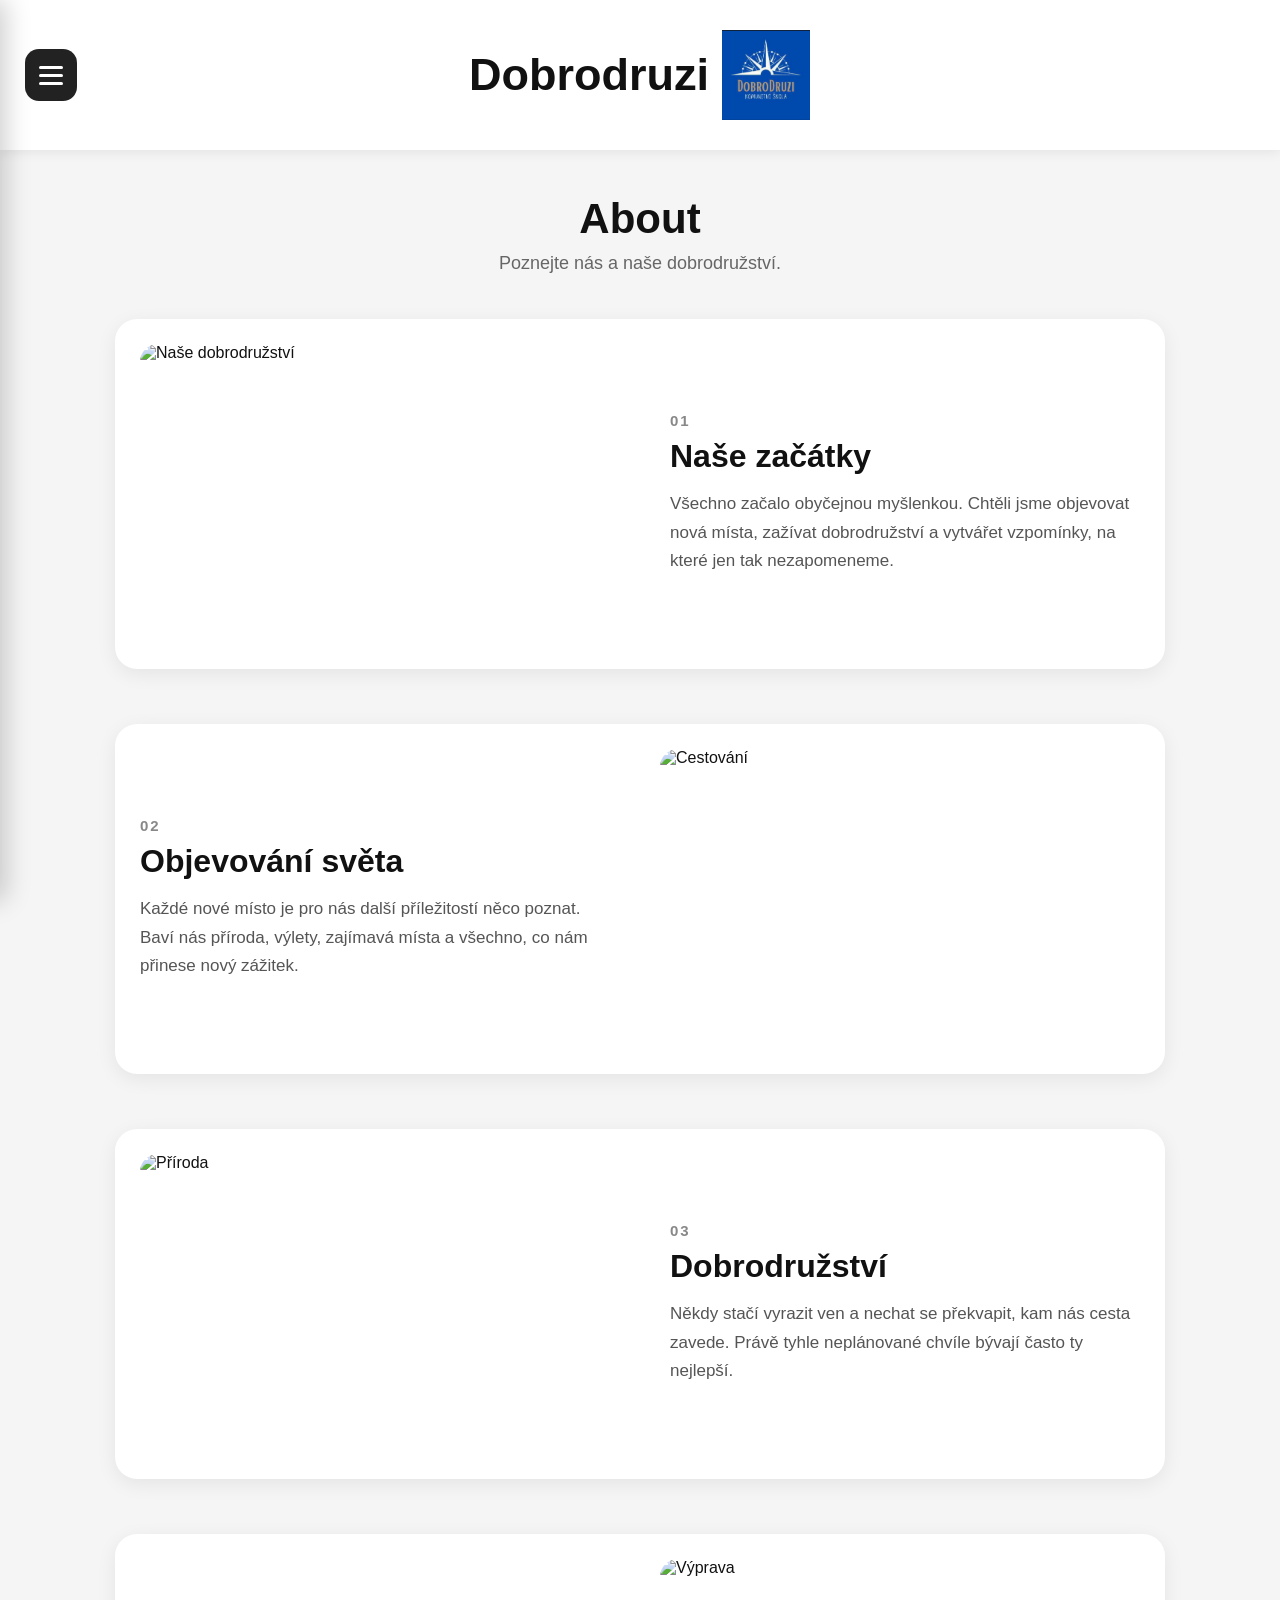
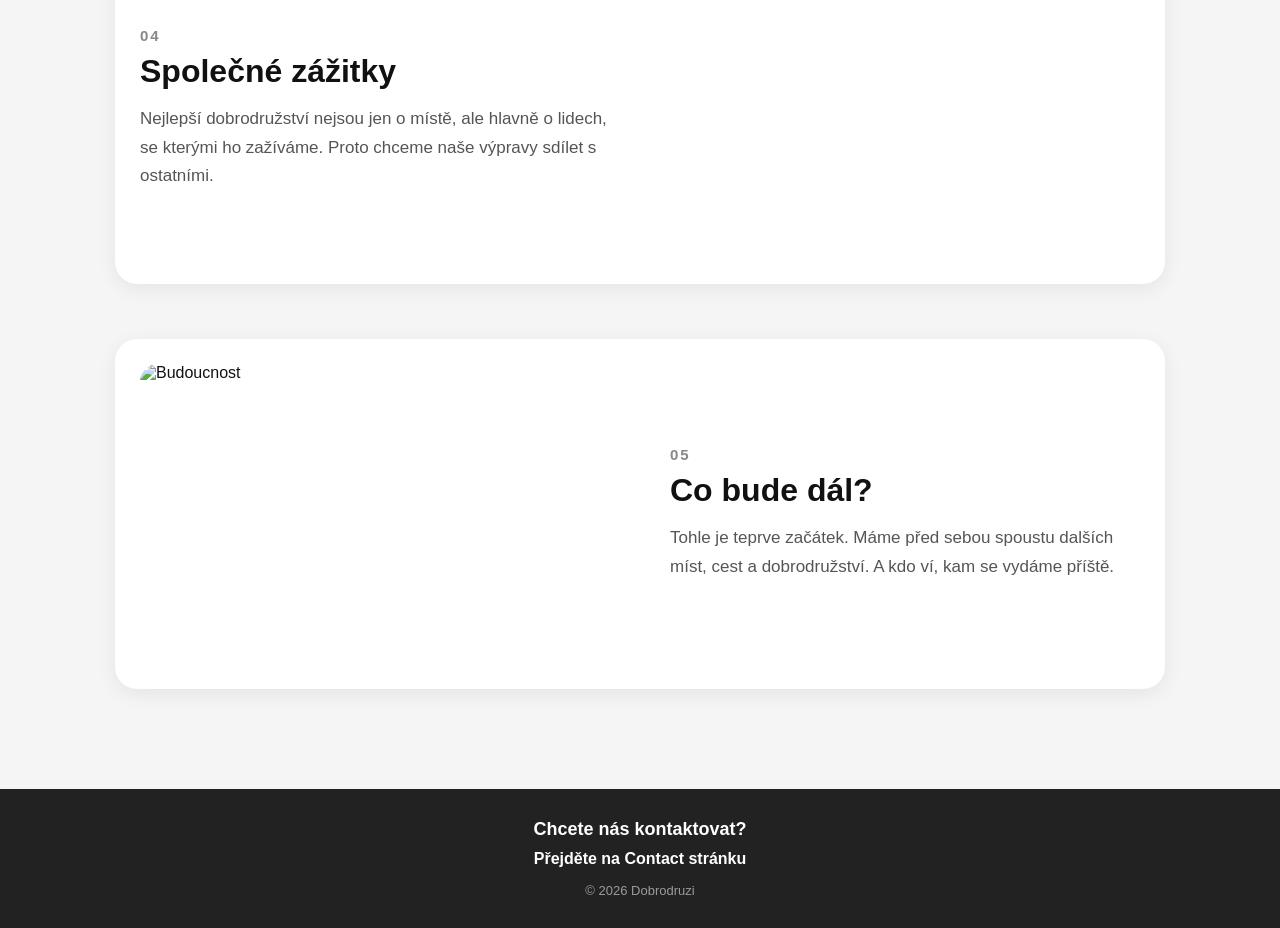
==== about.html @ 8edf286e "website" ====
<!DOCTYPE html>
<html lang="cs">

<head>
    <meta charset="UTF-8">
    <meta name="viewport" content="width=device-width, initial-scale=1.0">

    <title>About - Dobrodruzi</title>

    <link rel="stylesheet" href="about.css">
</head>

<body>

    <!-- HORNÍ LIŠTA -->

    <header>

        <button class="menu-button" onclick="toggleMenu()" aria-label="Otevřít menu">
            <span></span>
            <span></span>
            <span></span>
        </button>

        <div class="logo-container">
            <h1>Dobrodruzi</h1>

            <img
                src="Screenshot 2026-09-18 205800.png"
                alt="Logo Dobrodruzi"
            >
        </div>

    </header>


    <!-- MENU -->

    <div id="side-menu" class="side-menu">

        <button class="close-button" onclick="toggleMenu()">
            ×
        </button>

        <h2>Menu</h2>

        <a href="homepage.html">🏠 Home</a>
        <a href="about.html">ℹ️ About</a>
        <a href="contact.html">📩 Contact</a>

    </div>

    <div id="overlay" class="overlay" onclick="toggleMenu()"></div>


    <!-- HLAVNÍ OBSAH -->

    <main>

        <div class="page-title">
            <h2>About</h2>

            <p>
                Poznejte nás a naše dobrodružství.
            </p>
        </div>


        <!-- SEKCE 1 -->

        <section class="story">

            <div class="story-image">
                <img src="about1.jpg" alt="Naše dobrodružství">
            </div>

            <div class="story-text">

                <span class="number">01</span>

                <h2>Naše začátky</h2>

                <p>
                    Všechno začalo obyčejnou myšlenkou. Chtěli jsme
                    objevovat nová místa, zažívat dobrodružství
                    a vytvářet vzpomínky, na které jen tak nezapomeneme.
                </p>

            </div>

        </section>


        <!-- SEKCE 2 -->

        <section class="story reverse">

            <div class="story-image">
                <img src="about2.jpg" alt="Cestování">
            </div>

            <div class="story-text">

                <span class="number">02</span>

                <h2>Objevování světa</h2>

                <p>
                    Každé nové místo je pro nás další příležitostí
                    něco poznat. Baví nás příroda, výlety, zajímavá
                    místa a všechno, co nám přinese nový zážitek.
                </p>

            </div>

        </section>


        <!-- SEKCE 3 -->

        <section class="story">

            <div class="story-image">
                <img src="about3.jpg" alt="Příroda">
            </div>

            <div class="story-text">

                <span class="number">03</span>

                <h2>Dobrodružství</h2>

                <p>
                    Někdy stačí vyrazit ven a nechat se překvapit,
                    kam nás cesta zavede. Právě tyhle neplánované
                    chvíle bývají často ty nejlepší.
                </p>

            </div>

        </section>


        <!-- SEKCE 4 -->

        <section class="story reverse">

            <div class="story-image">
                <img src="about4.jpg" alt="Výprava">
            </div>

            <div class="story-text">

                <span class="number">04</span>

                <h2>Společné zážitky</h2>

                <p>
                    Nejlepší dobrodružství nejsou jen o místě,
                    ale hlavně o lidech, se kterými ho zažíváme.
                    Proto chceme naše výpravy sdílet s ostatními.
                </p>

            </div>

        </section>


        <!-- SEKCE 5 -->

        <section class="story">

            <div class="story-image">
                <img src="about5.jpg" alt="Budoucnost">
            </div>

            <div class="story-text">

                <span class="number">05</span>

                <h2>Co bude dál?</h2>

                <p>
                    Tohle je teprve začátek. Máme před sebou spoustu
                    dalších míst, cest a dobrodružství. A kdo ví,
                    kam se vydáme příště.
                </p>

            </div>

        </section>

    </main>


    <!-- FOOTER -->

    <footer>

        <p class="contact-text">
            Chcete nás kontaktovat?
        </p>

        <a href="contact.html">
            Přejděte na Contact stránku
        </a>

        <p class="copyright">
            © 2026 Dobrodruzi
        </p>

    </footer>


    <script>

        function toggleMenu() {

            const menu = document.getElementById("side-menu");
            const overlay = document.getElementById("overlay");

            menu.classList.toggle("open");
            overlay.classList.toggle("show");

        }

    </script>

</body>
</html>
---- about.css ----
/* =========================
   ZÁKLAD
========================= */

* {
    box-sizing: border-box;
}

html {
    scroll-behavior: smooth;
}

body {
    margin: 0;

    font-family: Arial, sans-serif;

    background: #f5f5f5;

    color: #111;

    min-height: 100vh;

    display: flex;
    flex-direction: column;
}


/* =========================
   HEADER
========================= */

header {
    position: relative;

    height: 150px;

    display: flex;
    justify-content: center;
    align-items: center;

    background: white;

    box-shadow: 0 2px 12px rgba(0, 0, 0, 0.08);

    flex-shrink: 0;
}

.logo-container {
    display: flex;
    align-items: center;
    justify-content: center;

    gap: 12px;
}

.logo-container h1 {
    margin: 0;

    font-size: 45px;
}

.logo-container img {
    width: 90px;
    height: 90px;

    object-fit: contain;
}


/* =========================
   HAMBURGER
========================= */

.menu-button {
    position: absolute;

    left: 25px;
    top: 50%;

    transform: translateY(-50%);

    width: 52px;
    height: 52px;

    border: none;
    border-radius: 14px;

    background: #222;

    display: flex;
    flex-direction: column;

    justify-content: center;
    align-items: center;

    gap: 5px;

    cursor: pointer;

    transition: 0.2s;
}

.menu-button:hover {
    background: #333;

    transform: translateY(-50%) scale(1.05);
}

.menu-button span {
    width: 24px;
    height: 3px;

    background: white;

    border-radius: 5px;
}


/* =========================
   MENU
========================= */

.side-menu {
    position: fixed;

    top: 0;
    left: 0;

    width: 300px;
    height: 100vh;

    padding: 30px 20px;

    background: white;

    z-index: 1000;

    box-shadow: 5px 0 25px rgba(0, 0, 0, 0.2);

    transform: translateX(-100%);

    transition: transform 0.3s ease;
}

.side-menu.open {
    transform: translateX(0);
}

.side-menu h2 {
    margin: 60px 10px 25px;

    font-size: 28px;
}

.side-menu a {
    display: block;

    padding: 16px 18px;

    margin-bottom: 8px;

    border-radius: 12px;

    color: #222;

    text-decoration: none;

    font-size: 18px;

    transition: 0.2s;
}

.side-menu a:hover {
    background: #f0f0f0;

    transform: translateX(5px);
}


/* CLOSE */

.close-button {
    position: absolute;

    top: 20px;
    right: 20px;

    width: 42px;
    height: 42px;

    border: none;
    border-radius: 50%;

    background: #222;

    color: white;

    font-size: 28px;

    cursor: pointer;

    transition: 0.2s;
}

.close-button:hover {
    transform: rotate(90deg);
}


/* OVERLAY */

.overlay {
    position: fixed;

    inset: 0;

    background: rgba(0, 0, 0, 0.45);

    z-index: 900;

    opacity: 0;

    visibility: hidden;

    transition: 0.3s;
}

.overlay.show {
    opacity: 1;

    visibility: visible;
}


/* =========================
   HLAVNÍ OBSAH
========================= */

main {
    width: 100%;

    max-width: 1100px;

    margin: 0 auto;

    padding: 45px 25px;

    flex: 1;
}


/* =========================
   NADPIS STRÁNKY
========================= */

.page-title {
    text-align: center;

    margin-bottom: 45px;
}

.page-title h2 {
    margin: 0 0 10px;

    font-size: 42px;
}

.page-title p {
    margin: 0;

    color: #666;

    font-size: 18px;
}


/* =========================
   STORY SEKCE
========================= */

.story {
    display: flex;

    align-items: center;

    gap: 50px;

    margin-bottom: 55px;

    padding: 25px;

    background: white;

    border-radius: 22px;

    box-shadow: 0 5px 20px rgba(0, 0, 0, 0.07);

    overflow: hidden;

    transition: 0.3s;
}

.story:hover {
    transform: translateY(-4px);

    box-shadow: 0 10px 30px rgba(0, 0, 0, 0.1);
}


/* OBRÁZEK */

.story-image {
    width: 48%;

    flex-shrink: 0;
}

.story-image img {
    width: 100%;

    height: 300px;

    object-fit: cover;

    border-radius: 18px;

    display: block;
}


/* TEXT */

.story-text {
    flex: 1;
}

.story-text .number {
    font-size: 15px;

    font-weight: bold;

    color: #888;

    letter-spacing: 2px;
}

.story-text h2 {
    margin: 8px 0 15px;

    font-size: 32px;
}

.story-text p {
    margin: 0;

    color: #555;

    font-size: 17px;

    line-height: 1.7;
}


/* =========================
   STŘÍDÁNÍ
========================= */

/*
   Normální:
   OBRÁZEK | TEXT

   reverse:
   TEXT | OBRÁZEK
*/

.story.reverse {
    flex-direction: row-reverse;
}


/* =========================
   FOOTER
========================= */

footer {
    width: 100%;

    padding: 25px 20px;

    background: #222;

    color: white;

    text-align: center;

    flex-shrink: 0;
}

footer p {
    margin: 5px 0;
}

.contact-text {
    font-size: 18px;

    font-weight: bold;
}

footer a {
    display: inline-block;

    margin-top: 5px;

    color: white;

    font-weight: bold;

    text-decoration: none;
}

footer a:hover {
    text-decoration: underline;
}

.copyright {
    margin-top: 15px !important;

    font-size: 13px;

    opacity: 0.55;
}


/* =========================
   TELEFON
========================= */

@media (max-width: 700px) {

    header {
        height: 120px;
    }

    .logo-container {
        gap: 7px;
    }

    .logo-container h1 {
        font-size: 30px;
    }

    .logo-container img {
        width: 60px;
        height: 60px;
    }

    .menu-button {
        left: 15px;

        width: 45px;
        height: 45px;
    }

    main {
        padding: 30px 15px;
    }

    .page-title h2 {
        font-size: 34px;
    }

    .story,
    .story.reverse {
        flex-direction: column;

        gap: 20px;

        padding: 15px;

        margin-bottom: 30px;
    }

    .story-image {
        width: 100%;
    }

    .story-image img {
        height: 220px;
    }

    .story-text {
        padding: 5px;
    }

    .story-text h2 {
        font-size: 26px;
    }

    .story-text p {
        font-size: 16px;
    }

    .side-menu {
        width: 280px;
    }
}
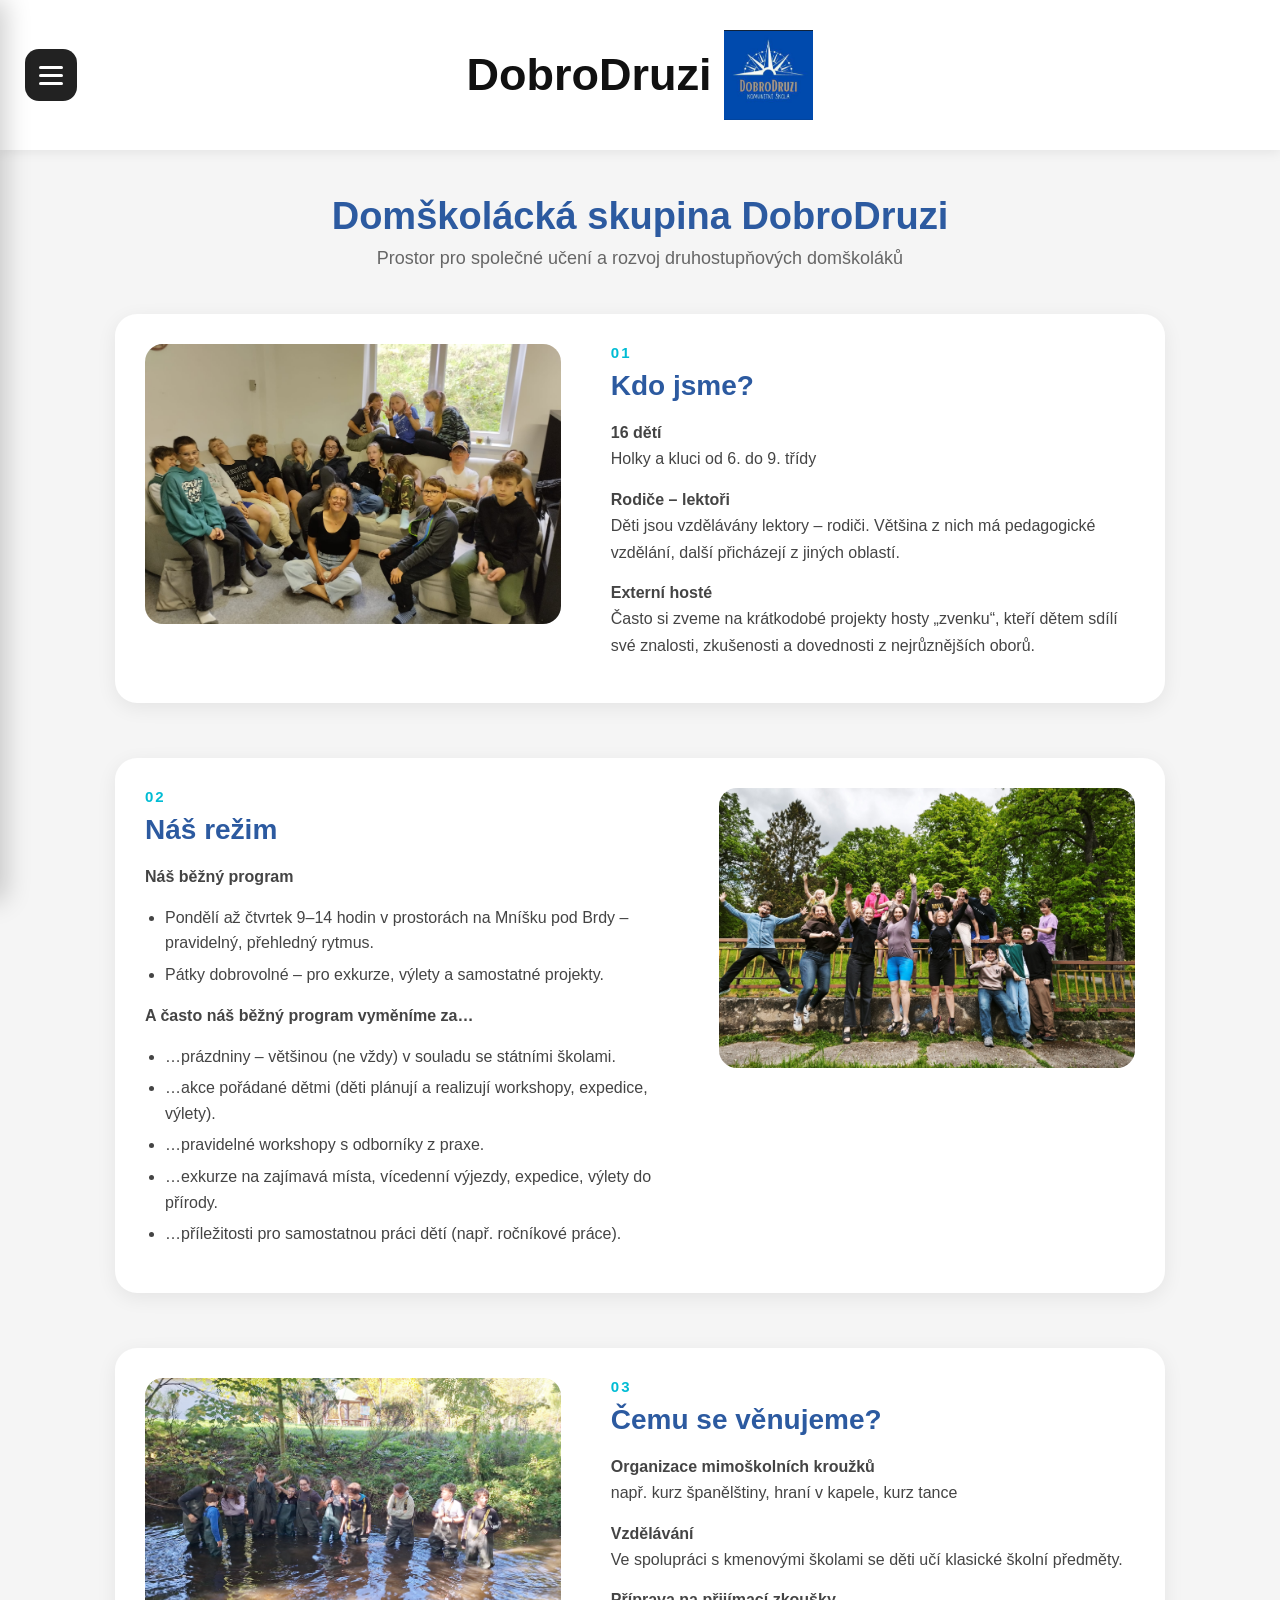
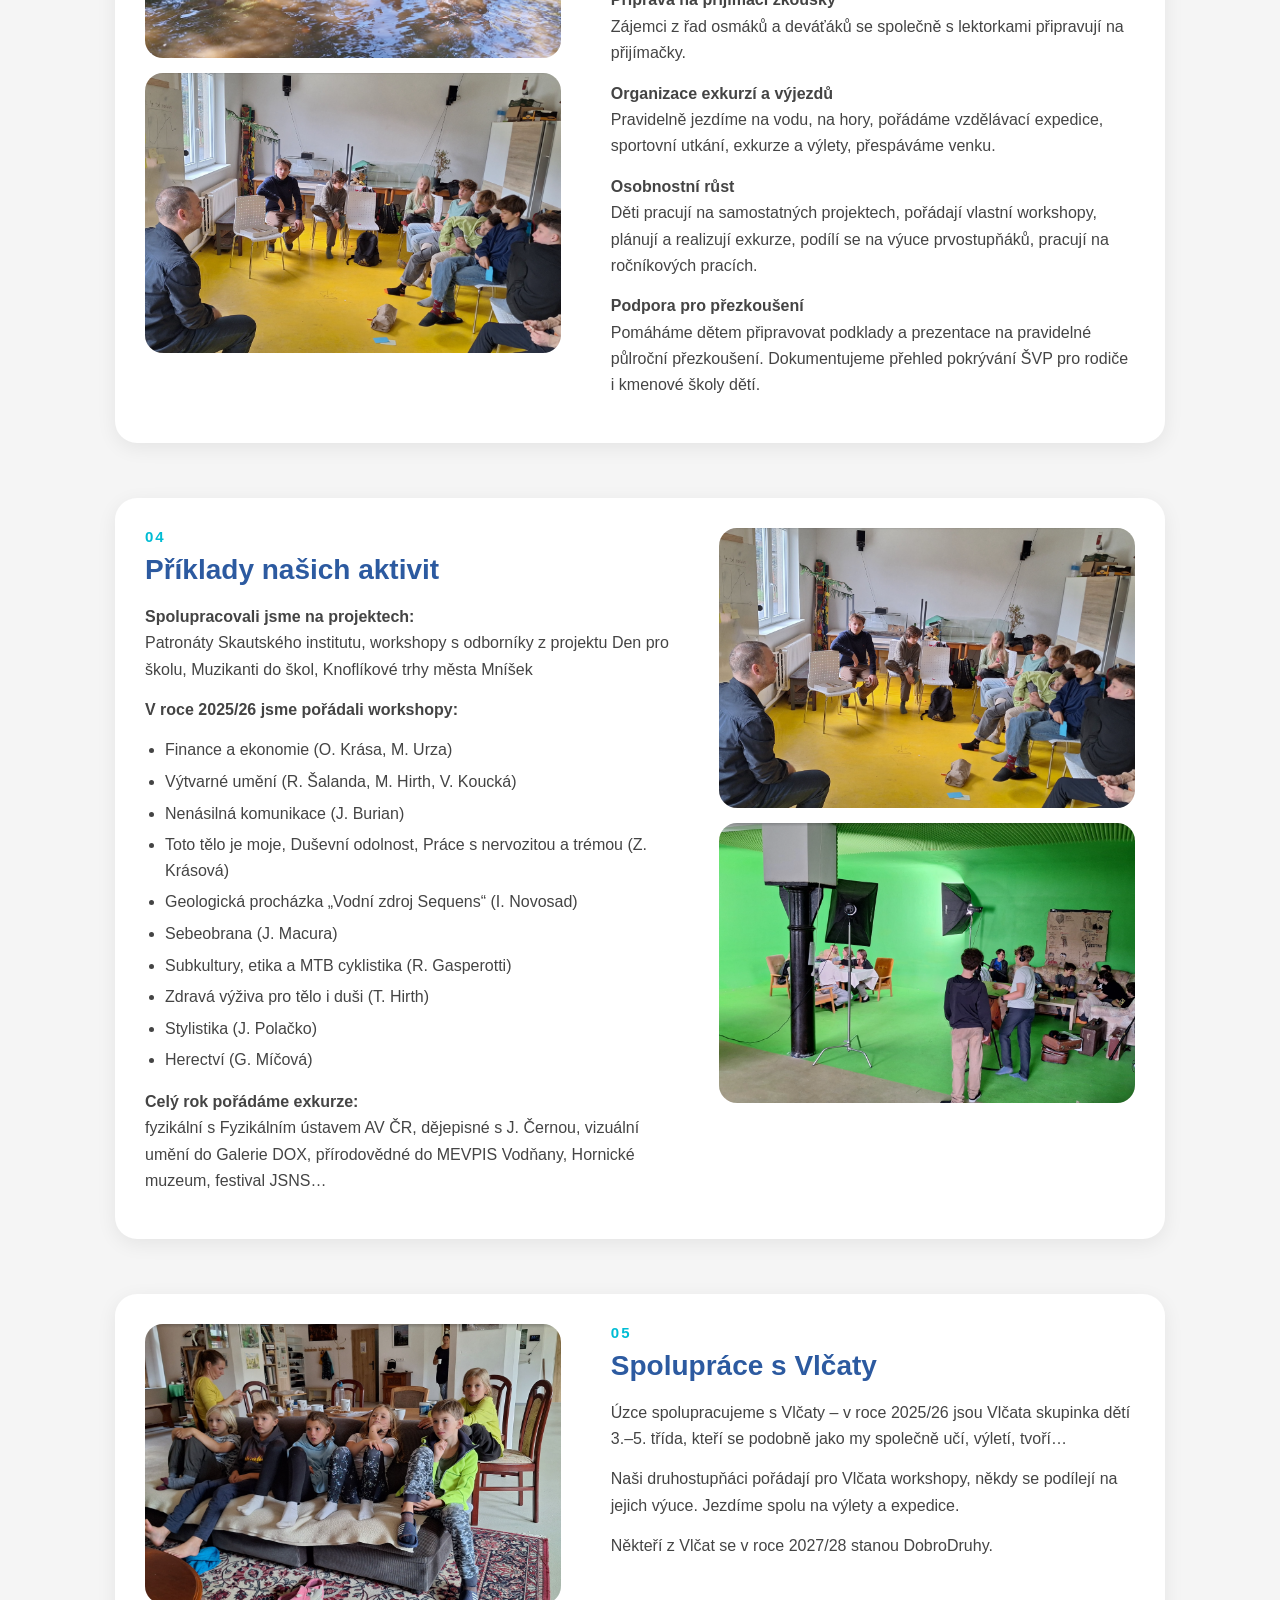
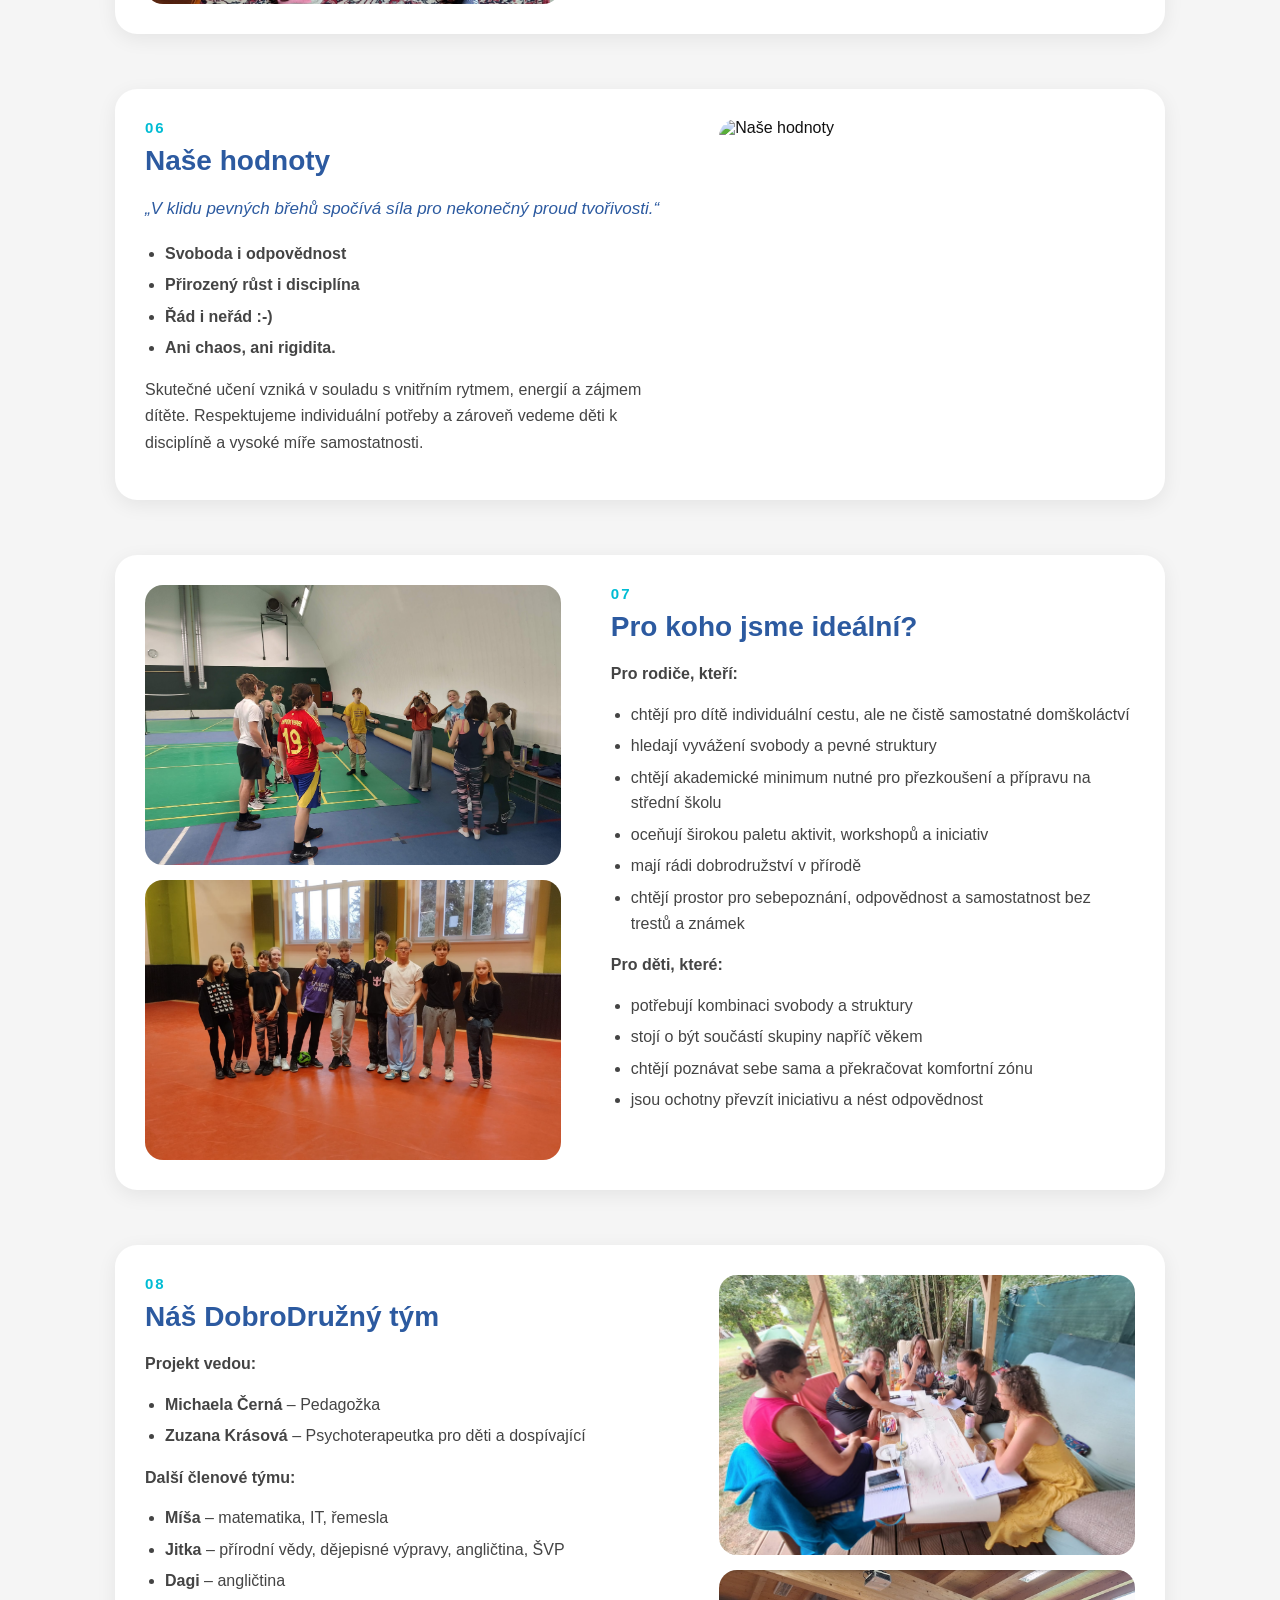
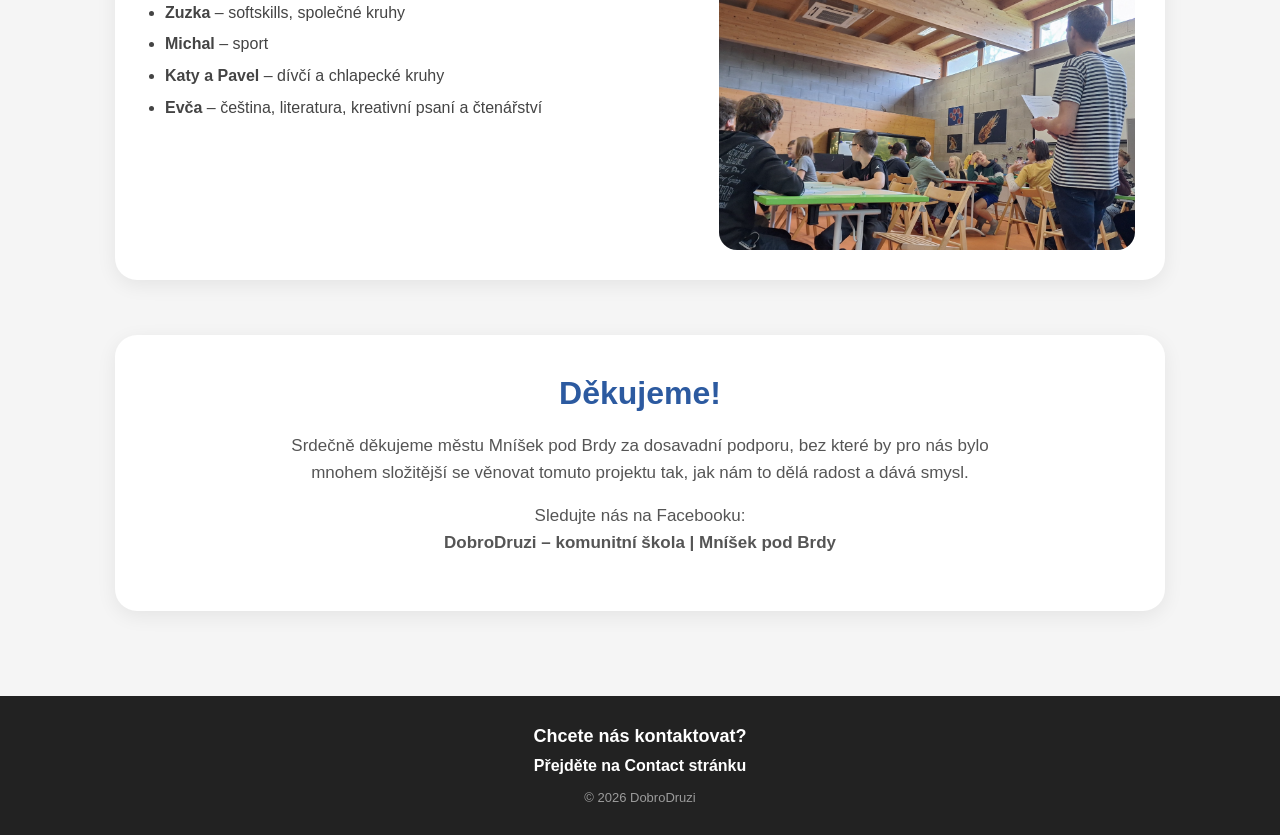
==== commit fb9a7b3c: "Update website files and add new images" ====
--- a/about.html
+++ b/about.html
@@ -1,4 +1,3 @@
-
 <!DOCTYPE html>
 <html lang="cs">
 
@@ -6,7 +5,7 @@
     <meta charset="UTF-8">
     <meta name="viewport" content="width=device-width, initial-scale=1.0">
 
-    <title>About - Dobrodruzi</title>
+    <title>O nás - DobroDruzi</title>
 
     <link rel="stylesheet" href="about.css">
 </head>
@@ -14,9 +13,7 @@
 <body>
 
     <!-- HORNÍ LIŠTA -->
-
     <header>
-
         <button class="menu-button" onclick="toggleMenu()" aria-label="Otevřít menu">
             <span></span>
             <span></span>
@@ -24,209 +21,269 @@
         </button>
 
         <div class="logo-container">
-            <h1>Dobrodruzi</h1>
-
-            <img
-                src="Screenshot 2026-09-18 205800.png"
-                alt="Logo Dobrodruzi"
-            >
+            <h1>DobroDruzi</h1>
+            <img src="Screenshot 2026-09-18 205800.png" alt="Logo DobroDruzi">
         </div>
-
     </header>
 
 
     <!-- MENU -->
-
     <div id="side-menu" class="side-menu">
-
-        <button class="close-button" onclick="toggleMenu()">
-            ×
-        </button>
-
+        <button class="close-button" onclick="toggleMenu()">×</button>
         <h2>Menu</h2>
-
         <a href="homepage.html">🏠 Home</a>
         <a href="about.html">ℹ️ About</a>
         <a href="contact.html">📩 Contact</a>
-
     </div>
 
     <div id="overlay" class="overlay" onclick="toggleMenu()"></div>
 
 
     <!-- HLAVNÍ OBSAH -->
-
     <main>
 
         <div class="page-title">
-            <h2>About</h2>
-
+            <h2>Domškolácká skupina DobroDruzi</h2>
+            <p>Prostor pro společné učení a rozvoj druhostupňových domškoláků</p>
+        </div>
+
+
+        <!-- SEKCE 1 – KDO JSME -->
+        <section class="story">
+            <div class="story-image">
+                <img src="IMG-20250915-WA0012.jpg" alt="Kdo jsme">
+            </div>
+            <div class="story-text">
+                <span class="number">01</span>
+                <h2>Kdo jsme?</h2>
+                <p>
+                    <strong>16 dětí</strong><br>
+                    Holky a kluci od 6. do 9. třídy
+                </p>
+                <p>
+                    <strong>Rodiče – lektoři</strong><br>
+                    Děti jsou vzdělávány lektory – rodiči. Většina z nich má pedagogické vzdělání, další přicházejí z jiných oblastí.
+                </p>
+                <p>
+                    <strong>Externí hosté</strong><br>
+                    Často si zveme na krátkodobé projekty hosty „zvenku“, kteří dětem sdílí své znalosti, zkušenosti a dovednosti z nejrůznějších oborů.
+                </p>
+            </div>
+        </section>
+
+
+        <!-- SEKCE 2 – NÁŠ REŽIM -->
+        <section class="story reverse">
+            <div class="story-image">
+                <img src="IMG_20260507_115829.jpg" alt="Náš režim">
+            </div>
+            <div class="story-text">
+                <span class="number">02</span>
+                <h2>Náš režim</h2>
+                <p><strong>Náš běžný program</strong></p>
+                <ul>
+                    <li>Pondělí až čtvrtek 9–14 hodin v prostorách na Mníšku pod Brdy – pravidelný, přehledný rytmus.</li>
+                    <li>Pátky dobrovolné – pro exkurze, výlety a samostatné projekty.</li>
+                </ul>
+                <p><strong>A často náš běžný program vyměníme za…</strong></p>
+                <ul>
+                    <li>…prázdniny – většinou (ne vždy) v souladu se státními školami.</li>
+                    <li>…akce pořádané dětmi (děti plánují a realizují workshopy, expedice, výlety).</li>
+                    <li>…pravidelné workshopy s odborníky z praxe.</li>
+                    <li>…exkurze na zajímavá místa, vícedenní výjezdy, expedice, výlety do přírody.</li>
+                    <li>…příležitosti pro samostatnou práci dětí (např. ročníkové práce).</li>
+                </ul>
+            </div>
+        </section>
+
+
+        <!-- SEKCE 3 – ČEMU SE VĚNUJEME -->
+        <section class="story">
+            <div class="story-image">
+                <img src="20251014_122043.jpg" alt="Čemu se věnujeme">
+                <img src="Screenshot 2026-09-19 154913.png" alt="Čemu se věnujeme" class="second-image">
+            </div>
+            <div class="story-text">
+                <span class="number">03</span>
+                <h2>Čemu se věnujeme?</h2>
+                <p><strong>Organizace mimoškolních kroužků</strong><br>
+                    např. kurz španělštiny, hraní v kapele, kurz tance</p>
+                <p><strong>Vzdělávání</strong><br>
+                    Ve spolupráci s kmenovými školami se děti učí klasické školní předměty.</p>
+                <p><strong>Příprava na přijímací zkoušky</strong><br>
+                    Zájemci z řad osmáků a deváťáků se společně s lektorkami připravují na přijímačky.</p>
+                <p><strong>Organizace exkurzí a výjezdů</strong><br>
+                    Pravidelně jezdíme na vodu, na hory, pořádáme vzdělávací expedice, sportovní utkání, exkurze a výlety, přespáváme venku.</p>
+                <p><strong>Osobnostní růst</strong><br>
+                    Děti pracují na samostatných projektech, pořádají vlastní workshopy, plánují a realizují exkurze, podílí se na výuce prvostupňáků, pracují na ročníkových pracích.</p>
+                <p><strong>Podpora pro přezkoušení</strong><br>
+                    Pomáháme dětem připravovat podklady a prezentace na pravidelné půlroční přezkoušení. Dokumentujeme přehled pokrývání ŠVP pro rodiče i kmenové školy dětí.</p>
+            </div>
+        </section>
+
+
+        <!-- SEKCE 4 – PŘÍKLADY AKTIVIT -->
+        <section class="story reverse">
+            <div class="story-image">
+                <img src="Screenshot 2026-09-19 154913.png" alt="Příklady našich aktivit">
+                <img src="Screenshot 2026-09-19 154947.png" class="second-image1" alt="Příklady našich aktivit">
+
+            </div>
+            <div class="story-text">
+                <span class="number">04</span>
+                <h2>Příklady našich aktivit</h2>
+                <p><strong>Spolupracovali jsme na projektech:</strong><br>
+                    Patronáty Skautského institutu, workshopy s odborníky z projektu Den pro školu, Muzikanti do škol, Knoflíkové trhy města Mníšek</p>
+                <p><strong>V roce 2025/26 jsme pořádali workshopy:</strong></p>
+                <ul>
+                    <li>Finance a ekonomie (O. Krása, M. Urza)</li>
+                    <li>Výtvarné umění (R. Šalanda, M. Hirth, V. Koucká)</li>
+                    <li>Nenásilná komunikace (J. Burian)</li>
+                    <li>Toto tělo je moje, Duševní odolnost, Práce s nervozitou a trémou (Z. Krásová)</li>
+                    <li>Geologická procházka „Vodní zdroj Sequens“ (I. Novosad)</li>
+                    <li>Sebeobrana (J. Macura)</li>
+                    <li>Subkultury, etika a MTB cyklistika (R. Gasperotti)</li>
+                    <li>Zdravá výživa pro tělo i duši (T. Hirth)</li>
+                    <li>Stylistika (J. Polačko)</li>
+                    <li>Herectví (G. Míčová)</li>
+                </ul>
+                <p><strong>Celý rok pořádáme exkurze:</strong><br>
+                    fyzikální s Fyzikálním ústavem AV ČR, dějepisné s J. Černou, vizuální umění do Galerie DOX, přírodovědné do MEVPIS Vodňany, Hornické muzeum, festival JSNS…</p>
+            </div>
+        </section>
+
+
+        <!-- SEKCE 5 – SPOLUPRÁCE S VLČATY -->
+        <section class="story">
+            <div class="story-image">
+                <img src="Screenshot 2026-09-19 155011.png" alt="Spolupráce s Vlčaty">
+            </div>
+            <div class="story-text">
+                <span class="number">05</span>
+                <h2>Spolupráce s Vlčaty</h2>
+                <p>
+                    Úzce spolupracujeme s Vlčaty – v roce 2025/26 jsou Vlčata skupinka dětí 3.–5. třída, kteří se podobně jako my společně učí, výletí, tvoří…
+                </p>
+                <p>
+                    Naši druhostupňáci pořádají pro Vlčata workshopy, někdy se podílejí na jejich výuce. Jezdíme spolu na výlety a expedice.
+                </p>
+                <p>
+                    Někteří z Vlčat se v roce 2027/28 stanou DobroDruhy.
+                </p>
+            </div>
+        </section>
+
+
+        <!-- SEKCE 6 – HODNOTY -->
+        <section class="story reverse">
+            <div class="story-image">
+                <img src="about6.jpg" alt="Naše hodnoty">
+            </div>
+            <div class="story-text">
+                <span class="number">06</span>
+                <h2>Naše hodnoty</h2>
+                <p class="quote">„V klidu pevných břehů spočívá síla pro nekonečný proud tvořivosti.“</p>
+                <ul>
+                    <li><strong>Svoboda i odpovědnost</strong></li>
+                    <li><strong>Přirozený růst i disciplína</strong></li>
+                    <li><strong>Řád i neřád :-)</strong></li>
+                    <li><strong>Ani chaos, ani rigidita.</strong></li>
+                </ul>
+                <p>
+                    Skutečné učení vzniká v souladu s vnitřním rytmem, energií a zájmem dítěte. Respektujeme individuální potřeby a zároveň vedeme děti k disciplíně a vysoké míře samostatnosti.
+                </p>
+            </div>
+        </section>
+
+
+        <!-- SEKCE 7 – PRO KOHO JSME -->
+        <section class="story">
+            <div class="story-image">
+                <img src="Screenshot 2026-09-19 155358.png" alt="Pro koho jsme">
+                <img src="Screenshot 2026-09-19 155412.png" alt="Pro koho jsme" class="second-image3">
+            </div>
+            <div class="story-text">
+                <span class="number">07</span>
+                <h2>Pro koho jsme ideální?</h2>
+                <p><strong>Pro rodiče, kteří:</strong></p>
+                <ul>
+                    <li>chtějí pro dítě individuální cestu, ale ne čistě samostatné domškoláctví</li>
+                    <li>hledají vyvážení svobody a pevné struktury</li>
+                    <li>chtějí akademické minimum nutné pro přezkoušení a přípravu na střední školu</li>
+                    <li>oceňují širokou paletu aktivit, workshopů a iniciativ</li>
+                    <li>mají rádi dobrodružství v přírodě</li>
+                    <li>chtějí prostor pro sebepoznání, odpovědnost a samostatnost bez trestů a známek</li>
+                </ul>
+                <p><strong>Pro děti, které:</strong></p>
+                <ul>
+                    <li>potřebují kombinaci svobody a struktury</li>
+                    <li>stojí o být součástí skupiny napříč věkem</li>
+                    <li>chtějí poznávat sebe sama a překračovat komfortní zónu</li>
+                    <li>jsou ochotny převzít iniciativu a nést odpovědnost</li>
+                </ul>
+            </div>
+        </section>
+
+
+        <!-- SEKCE 8 – TÝM -->
+        <section class="story reverse">
+            <div class="story-image">
+                <img src="WhatsApp Image 2026-09-19 at 15.56.43.jpeg" alt="Náš tým">
+                <img src="Screenshot 2026-09-19 155317.png" alt="Náš tým" class="second-image4">
+            </div>
+            <div class="story-text">
+                <span class="number">08</span>
+                <h2>Náš DobroDružný tým</h2>
+                <p><strong>Projekt vedou:</strong></p>
+                <ul>
+                    <li><strong>Michaela Černá</strong> – Pedagožka</li>
+                    <li><strong>Zuzana Krásová</strong> – Psychoterapeutka pro děti a dospívající</li>
+                </ul>
+                <p><strong>Další členové týmu:</strong></p>
+                <ul>
+                    <li><strong>Míša</strong> – matematika, IT, řemesla</li>
+                    <li><strong>Jitka</strong> – přírodní vědy, dějepisné výpravy, angličtina, ŠVP</li>
+                    <li><strong>Dagi</strong> – angličtina</li>
+                    <li><strong>Zuzka</strong> – softskills, společné kruhy</li>
+                    <li><strong>Michal</strong> – sport</li>
+                    <li><strong>Katy a Pavel</strong> – dívčí a chlapecké kruhy</li>
+                    <li><strong>Evča</strong> – čeština, literatura, kreativní psaní a čtenářství</li>
+                </ul>
+            </div>
+        </section>
+
+
+        <!-- PODĚKOVÁNÍ -->
+        <section class="thanks">
+            <h2>Děkujeme!</h2>
             <p>
-                Poznejte nás a naše dobrodružství.
+                Srdečně děkujeme městu Mníšek pod Brdy za dosavadní podporu, bez které by pro nás bylo mnohem složitější se věnovat tomuto projektu tak, jak nám to dělá radost a dává smysl.
             </p>
-        </div>
-
-
-        <!-- SEKCE 1 -->
-
-        <section class="story">
-
-            <div class="story-image">
-                <img src="about1.jpg" alt="Naše dobrodružství">
-            </div>
-
-            <div class="story-text">
-
-                <span class="number">01</span>
-
-                <h2>Naše začátky</h2>
-
-                <p>
-                    Všechno začalo obyčejnou myšlenkou. Chtěli jsme
-                    objevovat nová místa, zažívat dobrodružství
-                    a vytvářet vzpomínky, na které jen tak nezapomeneme.
-                </p>
-
-            </div>
-
-        </section>
-
-
-        <!-- SEKCE 2 -->
-
-        <section class="story reverse">
-
-            <div class="story-image">
-                <img src="about2.jpg" alt="Cestování">
-            </div>
-
-            <div class="story-text">
-
-                <span class="number">02</span>
-
-                <h2>Objevování světa</h2>
-
-                <p>
-                    Každé nové místo je pro nás další příležitostí
-                    něco poznat. Baví nás příroda, výlety, zajímavá
-                    místa a všechno, co nám přinese nový zážitek.
-                </p>
-
-            </div>
-
-        </section>
-
-
-        <!-- SEKCE 3 -->
-
-        <section class="story">
-
-            <div class="story-image">
-                <img src="about3.jpg" alt="Příroda">
-            </div>
-
-            <div class="story-text">
-
-                <span class="number">03</span>
-
-                <h2>Dobrodružství</h2>
-
-                <p>
-                    Někdy stačí vyrazit ven a nechat se překvapit,
-                    kam nás cesta zavede. Právě tyhle neplánované
-                    chvíle bývají často ty nejlepší.
-                </p>
-
-            </div>
-
-        </section>
-
-
-        <!-- SEKCE 4 -->
-
-        <section class="story reverse">
-
-            <div class="story-image">
-                <img src="about4.jpg" alt="Výprava">
-            </div>
-
-            <div class="story-text">
-
-                <span class="number">04</span>
-
-                <h2>Společné zážitky</h2>
-
-                <p>
-                    Nejlepší dobrodružství nejsou jen o místě,
-                    ale hlavně o lidech, se kterými ho zažíváme.
-                    Proto chceme naše výpravy sdílet s ostatními.
-                </p>
-
-            </div>
-
-        </section>
-
-
-        <!-- SEKCE 5 -->
-
-        <section class="story">
-
-            <div class="story-image">
-                <img src="about5.jpg" alt="Budoucnost">
-            </div>
-
-            <div class="story-text">
-
-                <span class="number">05</span>
-
-                <h2>Co bude dál?</h2>
-
-                <p>
-                    Tohle je teprve začátek. Máme před sebou spoustu
-                    dalších míst, cest a dobrodružství. A kdo ví,
-                    kam se vydáme příště.
-                </p>
-
-            </div>
-
+            <p>
+                Sledujte nás na Facebooku:<br>
+                <strong>DobroDruzi – komunitní škola | Mníšek pod Brdy</strong>
+            </p>
         </section>
 
     </main>
 
 
     <!-- FOOTER -->
-
     <footer>
-
-        <p class="contact-text">
-            Chcete nás kontaktovat?
-        </p>
-
-        <a href="contact.html">
-            Přejděte na Contact stránku
-        </a>
-
-        <p class="copyright">
-            © 2026 Dobrodruzi
-        </p>
-
+        <p class="contact-text">Chcete nás kontaktovat?</p>
+        <a href="contact.html">Přejděte na Contact stránku</a>
+        <p class="copyright">© 2026 DobroDruzi</p>
     </footer>
 
 
     <script>
-
         function toggleMenu() {
-
             const menu = document.getElementById("side-menu");
             const overlay = document.getElementById("overlay");
-
             menu.classList.toggle("open");
             overlay.classList.toggle("show");
-
         }
-
     </script>
 
 </body>
-</html>
-
+</html>
--- a/about.css
+++ b/about.css
@@ -1,4 +1,3 @@
-
 /* =========================
    ZÁKLAD
 ========================= */
@@ -13,15 +12,10 @@
 
 body {
     margin: 0;
-
     font-family: Arial, sans-serif;
-
     background: #f5f5f5;
-
     color: #111;
-
     min-height: 100vh;
-
     display: flex;
     flex-direction: column;
 }
@@ -33,17 +27,12 @@
 
 header {
     position: relative;
-
     height: 150px;
-
     display: flex;
     justify-content: center;
     align-items: center;
-
     background: white;
-
     box-shadow: 0 2px 12px rgba(0, 0, 0, 0.08);
-
     flex-shrink: 0;
 }
 
@@ -51,20 +40,17 @@
     display: flex;
     align-items: center;
     justify-content: center;
-
     gap: 12px;
 }
 
 .logo-container h1 {
     margin: 0;
-
     font-size: 45px;
 }
 
 .logo-container img {
     width: 90px;
     height: 90px;
-
     object-fit: contain;
 }
 
@@ -75,45 +61,32 @@
 
 .menu-button {
     position: absolute;
-
     left: 25px;
     top: 50%;
-
     transform: translateY(-50%);
-
     width: 52px;
     height: 52px;
-
     border: none;
     border-radius: 14px;
-
     background: #222;
-
     display: flex;
     flex-direction: column;
-
     justify-content: center;
     align-items: center;
-
     gap: 5px;
-
     cursor: pointer;
-
     transition: 0.2s;
 }
 
 .menu-button:hover {
     background: #333;
-
     transform: translateY(-50%) scale(1.05);
 }
 
 .menu-button span {
     width: 24px;
     height: 3px;
-
     background: white;
-
     border-radius: 5px;
 }
 
@@ -124,23 +97,15 @@
 
 .side-menu {
     position: fixed;
-
     top: 0;
     left: 0;
-
     width: 300px;
     height: 100vh;
-
     padding: 30px 20px;
-
     background: white;
-
     z-index: 1000;
-
     box-shadow: 5px 0 25px rgba(0, 0, 0, 0.2);
-
     transform: translateX(-100%);
-
     transition: transform 0.3s ease;
 }
 
@@ -150,57 +115,37 @@
 
 .side-menu h2 {
     margin: 60px 10px 25px;
-
     font-size: 28px;
 }
 
 .side-menu a {
     display: block;
-
     padding: 16px 18px;
-
     margin-bottom: 8px;
-
     border-radius: 12px;
-
     color: #222;
-
     text-decoration: none;
-
     font-size: 18px;
-
     transition: 0.2s;
 }
 
 .side-menu a:hover {
     background: #f0f0f0;
-
     transform: translateX(5px);
 }
-
-
-/* CLOSE */
 
 .close-button {
     position: absolute;
-
     top: 20px;
     right: 20px;
-
     width: 42px;
     height: 42px;
-
     border: none;
     border-radius: 50%;
-
     background: #222;
-
     color: white;
-
     font-size: 28px;
-
     cursor: pointer;
-
     transition: 0.2s;
 }
 
@@ -208,28 +153,18 @@
     transform: rotate(90deg);
 }
 
-
-/* OVERLAY */
-
 .overlay {
     position: fixed;
-
     inset: 0;
-
     background: rgba(0, 0, 0, 0.45);
-
     z-index: 900;
-
     opacity: 0;
-
     visibility: hidden;
-
     transition: 0.3s;
 }
 
 .overlay.show {
     opacity: 1;
-
     visibility: visible;
 }
 
@@ -240,13 +175,9 @@
 
 main {
     width: 100%;
-
     max-width: 1100px;
-
     margin: 0 auto;
-
     padding: 45px 25px;
-
     flex: 1;
 }
 
@@ -257,21 +188,18 @@
 
 .page-title {
     text-align: center;
-
     margin-bottom: 45px;
 }
 
 .page-title h2 {
     margin: 0 0 10px;
-
-    font-size: 42px;
+    font-size: 38px;
+    color: #2c5aa0;
 }
 
 .page-title p {
     margin: 0;
-
     color: #666;
-
     font-size: 18px;
 }
 
@@ -282,98 +210,113 @@
 
 .story {
     display: flex;
-
-    align-items: center;
-
+    align-items: flex-start;
     gap: 50px;
-
     margin-bottom: 55px;
-
-    padding: 25px;
-
+    padding: 30px;
     background: white;
-
     border-radius: 22px;
-
     box-shadow: 0 5px 20px rgba(0, 0, 0, 0.07);
-
     overflow: hidden;
-
     transition: 0.3s;
 }
 
 .story:hover {
     transform: translateY(-4px);
-
     box-shadow: 0 10px 30px rgba(0, 0, 0, 0.1);
 }
 
-
-/* OBRÁZEK */
-
 .story-image {
-    width: 48%;
-
+    width: 42%;
     flex-shrink: 0;
 }
 
 .story-image img {
     width: 100%;
-
-    height: 300px;
-
+    height: 280px;
     object-fit: cover;
-
     border-radius: 18px;
-
-    display: block;
-}
-
-
-/* TEXT */
-
+    display: block;
+}
+.second-image4 {
+    margin-top: 15px;
+    width: 100%;
+    height: 280px;
+    object-fit: cover;
+    border-radius: 18px;
+    display: block;
+}
 .story-text {
     flex: 1;
 }
+.second-image {
+    margin-top: 15px;
+    width: 100%;
+    height: 280px;
+    object-fit: cover;
+    border-radius: 18px;
+    display: block;
+}
+.second-image1 {
+    margin-top: 15px;
+    width: 100%;
+    height: 280px;
+    object-fit: cover;
+    border-radius: 18px;
+    display: block;
+}
+.second-image3 {
+    margin-top: 15px;
+    width: 100%;
+    height: 280px;
+    object-fit: cover;
+    border-radius: 18px;
+    display: block;
+}
 
 .story-text .number {
     font-size: 15px;
-
     font-weight: bold;
-
-    color: #888;
-
+    color: #00bcd4;
     letter-spacing: 2px;
 }
 
 .story-text h2 {
-    margin: 8px 0 15px;
-
-    font-size: 32px;
+    margin: 8px 0 18px;
+    font-size: 28px;
+    color: #2c5aa0;
 }
 
 .story-text p {
-    margin: 0;
-
-    color: #555;
-
-    font-size: 17px;
-
-    line-height: 1.7;
+    margin: 0 0 14px;
+    color: #444;
+    font-size: 16px;
+    line-height: 1.65;
+}
+
+.story-text ul {
+    margin: 0 0 16px;
+    padding-left: 20px;
+    color: #444;
+    font-size: 16px;
+    line-height: 1.6;
+}
+
+.story-text li {
+    margin-bottom: 6px;
+}
+
+.quote {
+    font-style: italic;
+    color: #2c5aa0 !important;
+    font-size: 17px !important;
+    margin-bottom: 18px !important;
 }
 
 
 /* =========================
    STŘÍDÁNÍ
 ========================= */
-
-/*
-   Normální:
-   OBRÁZEK | TEXT
-
-   reverse:
-   TEXT | OBRÁZEK
-*/
 
 .story.reverse {
     flex-direction: row-reverse;
@@ -381,20 +324,45 @@
 
 
 /* =========================
+   PODĚKOVÁNÍ
+========================= */
+
+.thanks {
+    text-align: center;
+    padding: 40px 30px;
+    background: white;
+    border-radius: 22px;
+    box-shadow: 0 5px 20px rgba(0, 0, 0, 0.07);
+    margin-bottom: 40px;
+}
+
+.thanks h2 {
+    margin: 0 0 20px;
+    font-size: 32px;
+    color: #2c5aa0;
+}
+
+.thanks p {
+    margin: 0 0 15px;
+    color: #555;
+    font-size: 17px;
+    line-height: 1.6;
+    max-width: 700px;
+    margin-left: auto;
+    margin-right: auto;
+}
+
+
+/* =========================
    FOOTER
 ========================= */
 
 footer {
     width: 100%;
-
     padding: 25px 20px;
-
     background: #222;
-
     color: white;
-
     text-align: center;
-
     flex-shrink: 0;
 }
 
@@ -404,19 +372,14 @@
 
 .contact-text {
     font-size: 18px;
-
     font-weight: bold;
 }
 
 footer a {
     display: inline-block;
-
     margin-top: 5px;
-
     color: white;
-
     font-weight: bold;
-
     text-decoration: none;
 }
 
@@ -426,9 +389,7 @@
 
 .copyright {
     margin-top: 15px !important;
-
     font-size: 13px;
-
     opacity: 0.55;
 }
 
@@ -458,7 +419,6 @@
 
     .menu-button {
         left: 15px;
-
         width: 45px;
         height: 45px;
     }
@@ -468,17 +428,18 @@
     }
 
     .page-title h2 {
-        font-size: 34px;
+        font-size: 28px;
+    }
+
+    .page-title p {
+        font-size: 16px;
     }
 
     .story,
     .story.reverse {
         flex-direction: column;
-
         gap: 20px;
-
-        padding: 15px;
-
+        padding: 20px;
         margin-bottom: 30px;
     }
 
@@ -490,20 +451,24 @@
         height: 220px;
     }
 
-    .story-text {
-        padding: 5px;
-    }
-
     .story-text h2 {
-        font-size: 26px;
-    }
-
-    .story-text p {
-        font-size: 16px;
+        font-size: 24px;
+    }
+
+    .story-text p,
+    .story-text ul {
+        font-size: 15px;
     }
 
     .side-menu {
         width: 280px;
     }
-}
-
+
+    .thanks {
+        padding: 30px 20px;
+    }
+
+    .thanks h2 {
+        font-size: 26px;
+    }
+}
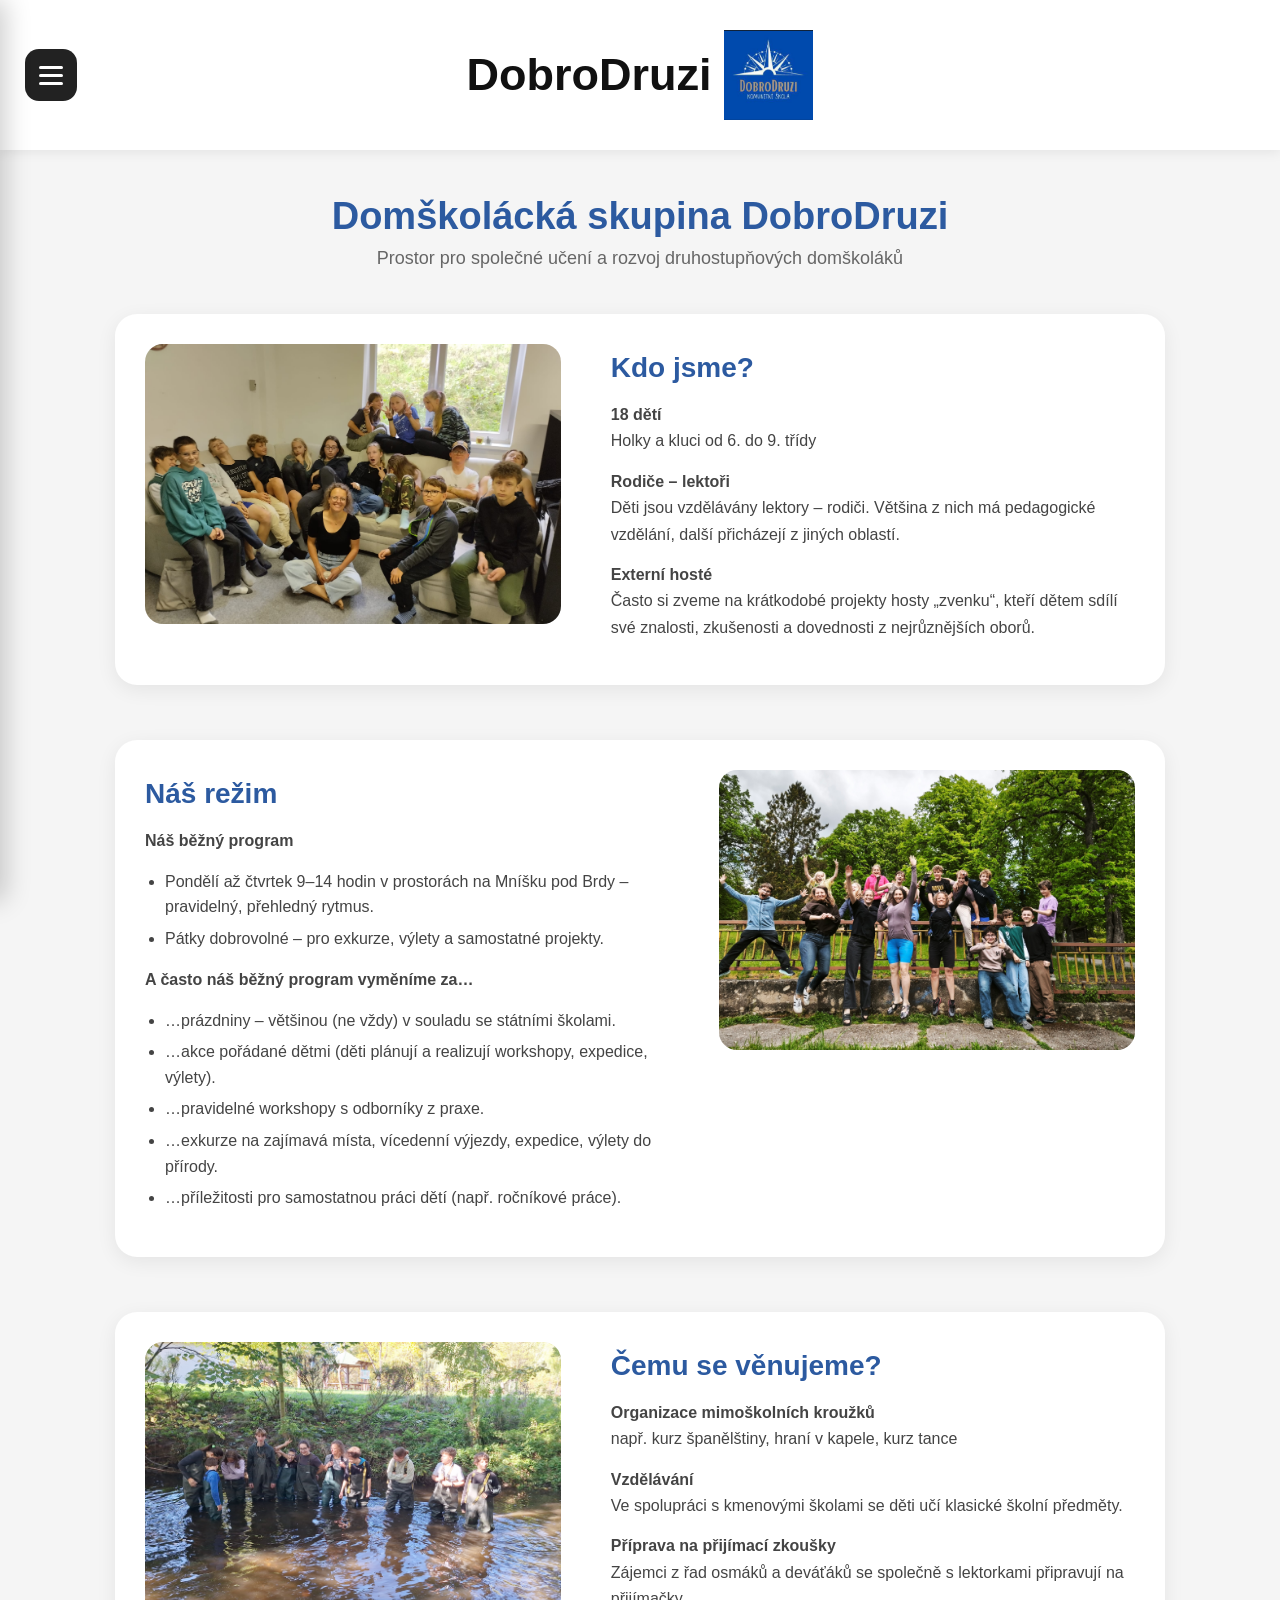
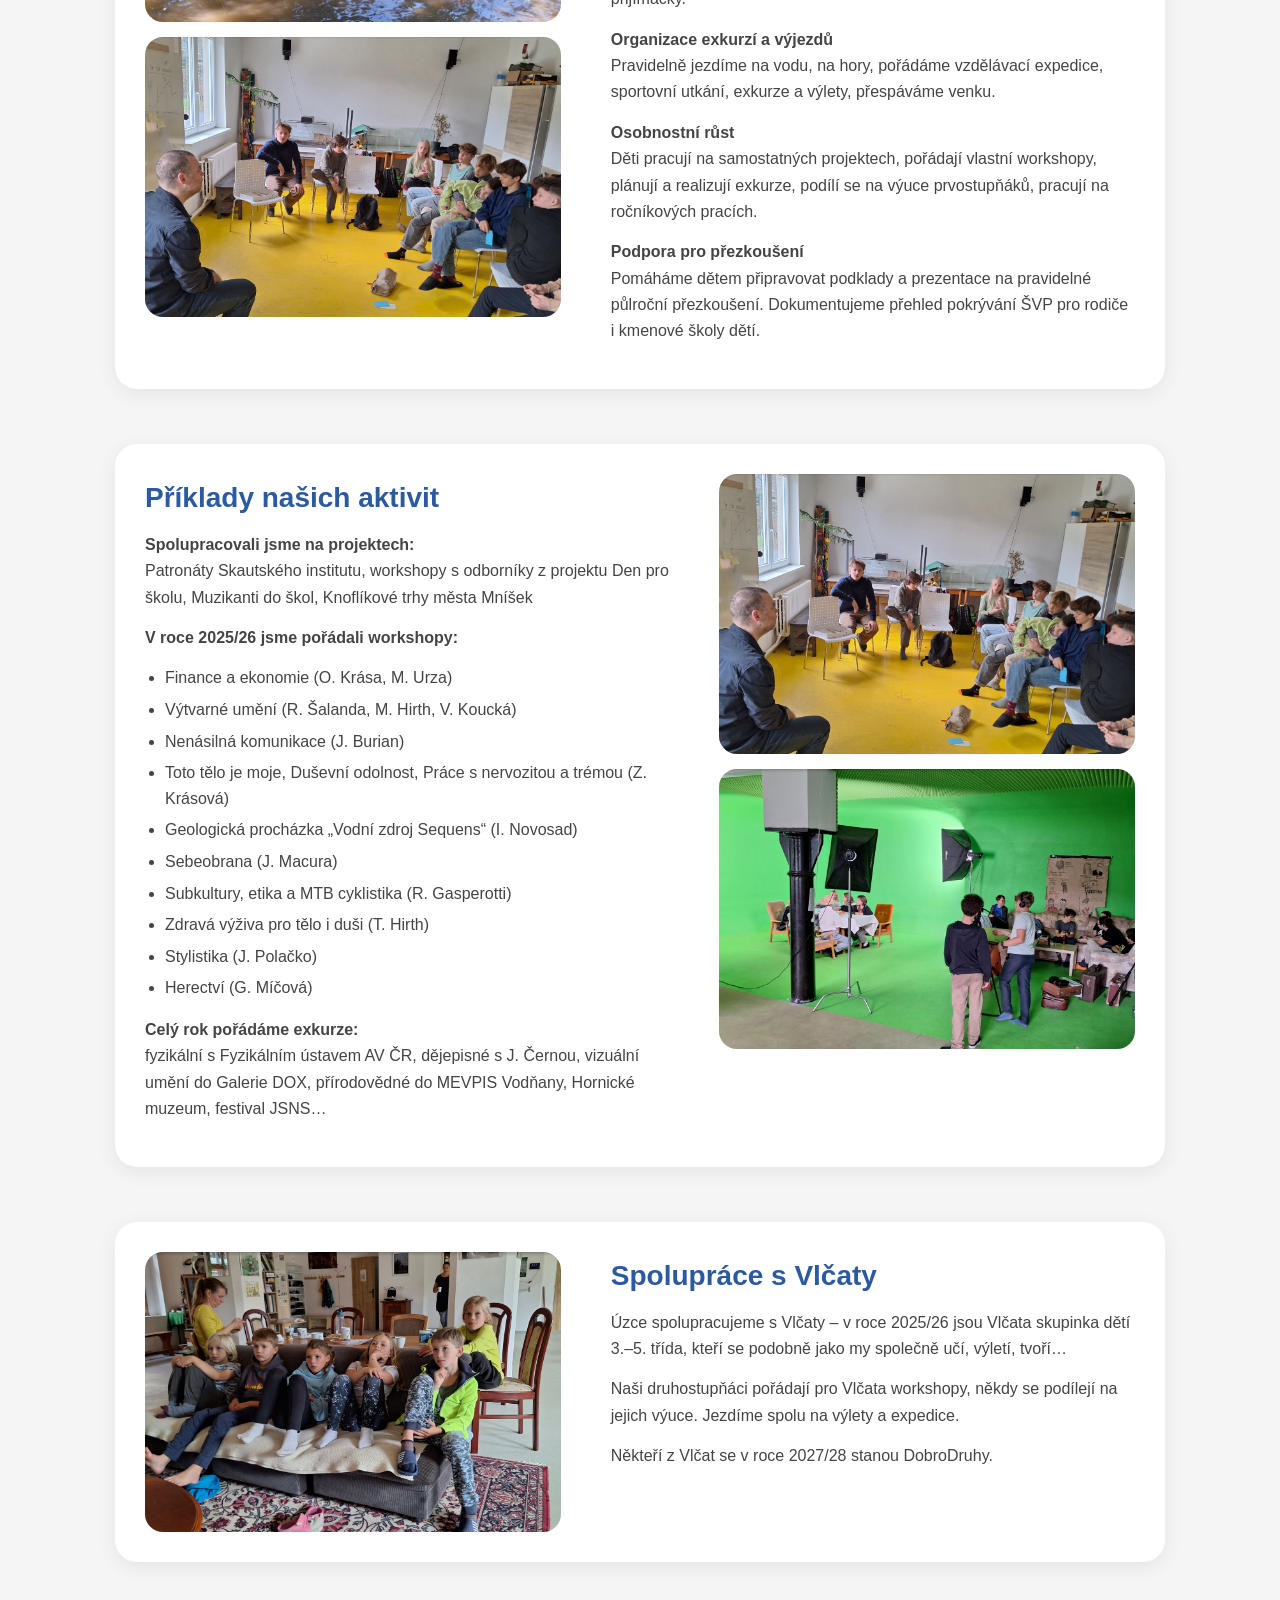
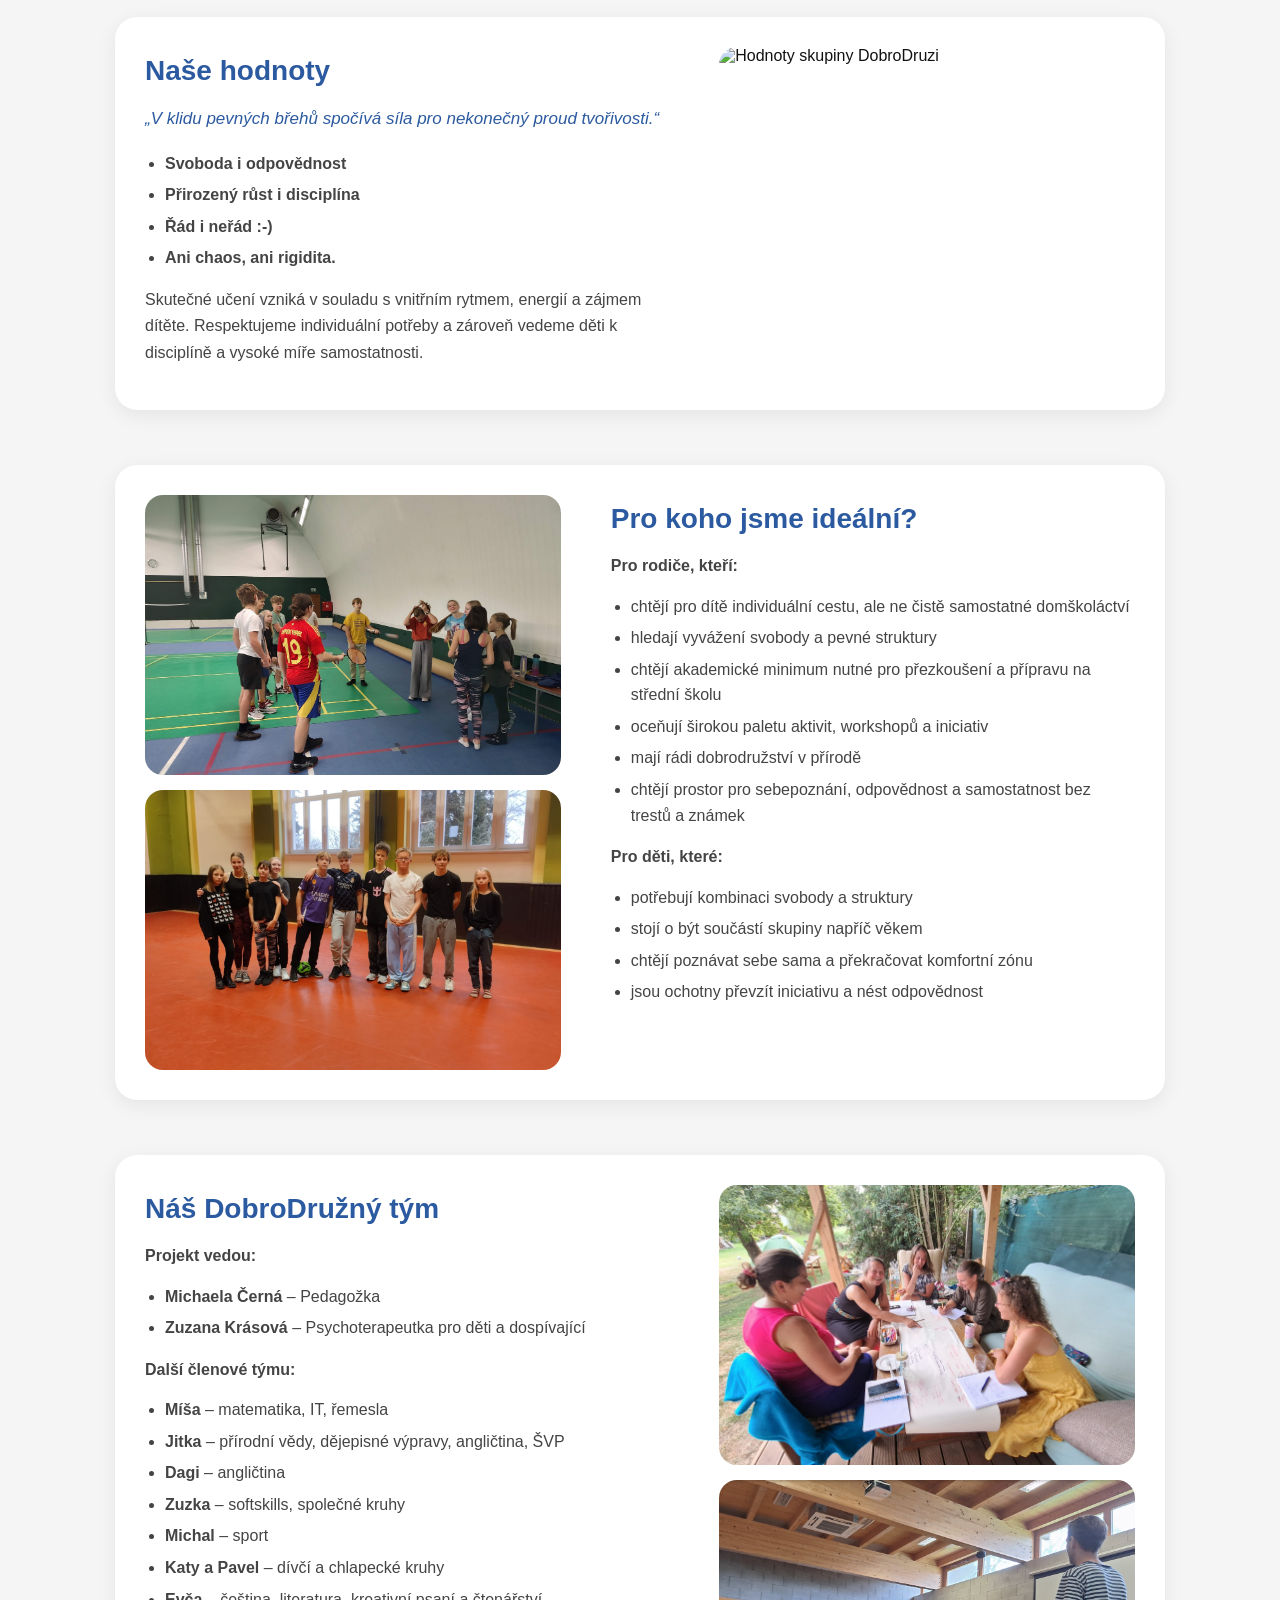
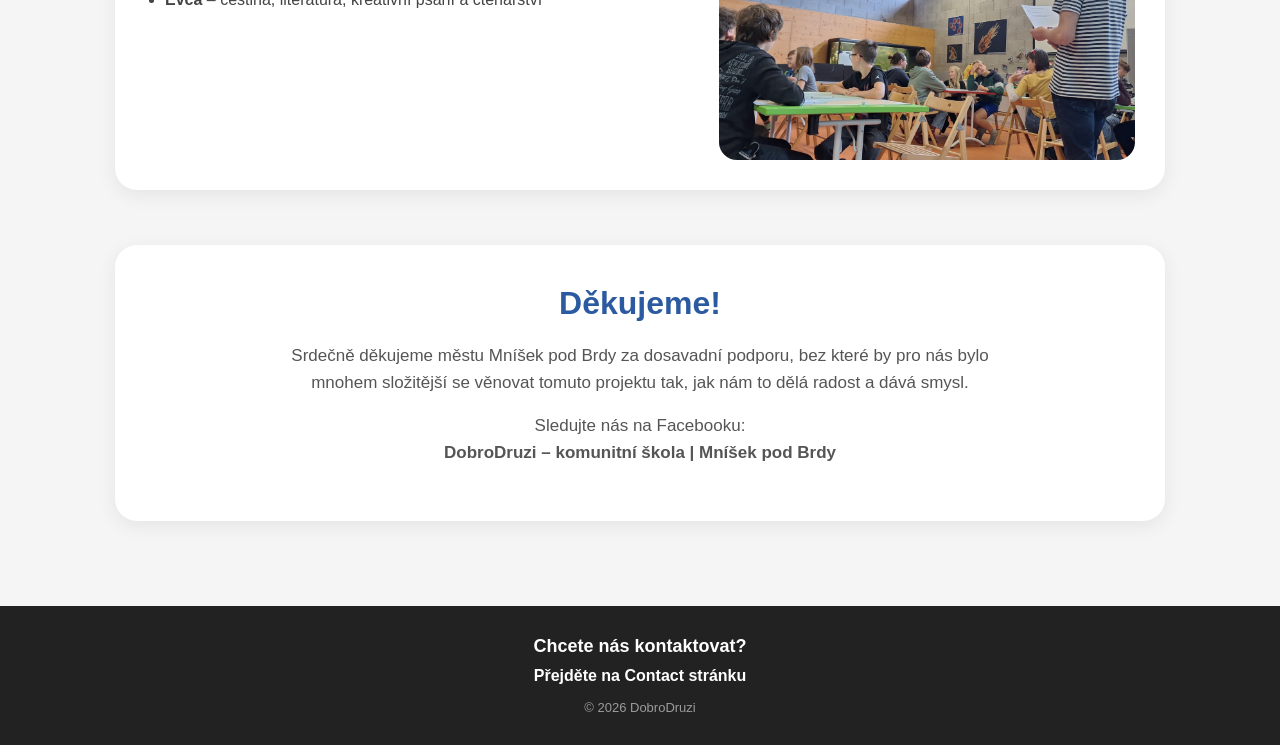
==== commit 5c0018dc: "Update about.html" ====
--- a/about.html
+++ b/about.html
@@ -5,137 +5,310 @@
     <meta charset="UTF-8">
     <meta name="viewport" content="width=device-width, initial-scale=1.0">
 
-    <title>O nás - DobroDruzi</title>
+    <title>O nás – DobroDruzi | Domškolácká skupina Mníšek pod Brdy</title>
+
+    <meta name="description" content="Poznejte DobroDruzi – domškoláckou skupinu v Mníšku pod Brdy. Naše vzdělávání, výlety, workshopy, projekty, hodnoty a tým.">
+
+    <meta name="robots" content="index, follow">
+
+    <link rel="canonical" href="https://ondra360.github.io/Dobrodruzi-web/about.html">
 
     <link rel="stylesheet" href="about.css">
 </head>
 
 <body>
 
+
     <!-- HORNÍ LIŠTA -->
     <header>
-        <button class="menu-button" onclick="toggleMenu()" aria-label="Otevřít menu">
+
+        <button class="menu-button"
+                onclick="toggleMenu()"
+                aria-label="Otevřít menu">
+
             <span></span>
             <span></span>
             <span></span>
+
         </button>
 
+
         <div class="logo-container">
+
             <h1>DobroDruzi</h1>
-            <img src="Screenshot 2026-09-18 205800.png" alt="Logo DobroDruzi">
+
+            <img src="Screenshot 2026-09-18 205800.png"
+                 alt="Logo DobroDruzi">
+
         </div>
+
     </header>
 
 
     <!-- MENU -->
-    <div id="side-menu" class="side-menu">
-        <button class="close-button" onclick="toggleMenu()">×</button>
+    <div id="side-menu"
+         class="side-menu">
+
+        <button class="close-button"
+                onclick="toggleMenu()"
+                aria-label="Zavřít menu">
+            ×
+        </button>
+
         <h2>Menu</h2>
-        <a href="homepage.html">🏠 Home</a>
+
+        <a href="index.html">🏠 Home</a>
         <a href="about.html">ℹ️ About</a>
         <a href="contact.html">📩 Contact</a>
+
     </div>
 
-    <div id="overlay" class="overlay" onclick="toggleMenu()"></div>
+
+    <div id="overlay"
+         class="overlay"
+         onclick="toggleMenu()">
+    </div>
 
 
     <!-- HLAVNÍ OBSAH -->
     <main>
 
         <div class="page-title">
-            <h2>Domškolácká skupina DobroDruzi</h2>
-            <p>Prostor pro společné učení a rozvoj druhostupňových domškoláků</p>
+
+            <h2>
+                Domškolácká skupina DobroDruzi
+            </h2>
+
+            <p>
+                Prostor pro společné učení a rozvoj
+                druhostupňových domškoláků
+            </p>
+
         </div>
 
 
         <!-- SEKCE 1 – KDO JSME -->
         <section class="story">
-            <div class="story-image">
-                <img src="IMG-20250915-WA0012.jpg" alt="Kdo jsme">
-            </div>
-            <div class="story-text">
-                <span class="number">01</span>
+
+            <div class="story-image">
+
+                <img src="IMG-20250915-WA0012.jpg"
+                     alt="DobroDruzi – domškolácká skupina">
+
+            </div>
+
+
+            <div class="story-text">
+
+                <span class="number"></span>
+
                 <h2>Kdo jsme?</h2>
-                <p>
-                    <strong>16 dětí</strong><br>
+
+                <p>
+                    <strong>18 dětí</strong><br>
                     Holky a kluci od 6. do 9. třídy
                 </p>
+
                 <p>
                     <strong>Rodiče – lektoři</strong><br>
-                    Děti jsou vzdělávány lektory – rodiči. Většina z nich má pedagogické vzdělání, další přicházejí z jiných oblastí.
-                </p>
+                    Děti jsou vzdělávány lektory – rodiči.
+                    Většina z nich má pedagogické vzdělání,
+                    další přicházejí z jiných oblastí.
+                </p>
+
                 <p>
                     <strong>Externí hosté</strong><br>
-                    Často si zveme na krátkodobé projekty hosty „zvenku“, kteří dětem sdílí své znalosti, zkušenosti a dovednosti z nejrůznějších oborů.
-                </p>
-            </div>
+                    Často si zveme na krátkodobé projekty
+                    hosty „zvenku“, kteří dětem sdílí své znalosti,
+                    zkušenosti a dovednosti z nejrůznějších oborů.
+                </p>
+
+            </div>
+
         </section>
 
 
         <!-- SEKCE 2 – NÁŠ REŽIM -->
         <section class="story reverse">
-            <div class="story-image">
-                <img src="IMG_20260507_115829.jpg" alt="Náš režim">
-            </div>
-            <div class="story-text">
-                <span class="number">02</span>
+
+            <div class="story-image">
+
+                <img src="IMG_20260507_115829.jpg"
+                     alt="Program a režim DobroDruzi">
+
+            </div>
+
+
+            <div class="story-text">
+
+                <span class="number"></span>
+
                 <h2>Náš režim</h2>
-                <p><strong>Náš běžný program</strong></p>
-                <ul>
-                    <li>Pondělí až čtvrtek 9–14 hodin v prostorách na Mníšku pod Brdy – pravidelný, přehledný rytmus.</li>
-                    <li>Pátky dobrovolné – pro exkurze, výlety a samostatné projekty.</li>
-                </ul>
-                <p><strong>A často náš běžný program vyměníme za…</strong></p>
-                <ul>
-                    <li>…prázdniny – většinou (ne vždy) v souladu se státními školami.</li>
-                    <li>…akce pořádané dětmi (děti plánují a realizují workshopy, expedice, výlety).</li>
-                    <li>…pravidelné workshopy s odborníky z praxe.</li>
-                    <li>…exkurze na zajímavá místa, vícedenní výjezdy, expedice, výlety do přírody.</li>
-                    <li>…příležitosti pro samostatnou práci dětí (např. ročníkové práce).</li>
-                </ul>
-            </div>
+
+                <p>
+                    <strong>Náš běžný program</strong>
+                </p>
+
+                <ul>
+
+                    <li>
+                        Pondělí až čtvrtek 9–14 hodin
+                        v prostorách na Mníšku pod Brdy –
+                        pravidelný, přehledný rytmus.
+                    </li>
+
+                    <li>
+                        Pátky dobrovolné – pro exkurze,
+                        výlety a samostatné projekty.
+                    </li>
+
+                </ul>
+
+
+                <p>
+                    <strong>
+                        A často náš běžný program vyměníme za…
+                    </strong>
+                </p>
+
+                <ul>
+
+                    <li>
+                        …prázdniny – většinou (ne vždy)
+                        v souladu se státními školami.
+                    </li>
+
+                    <li>
+                        …akce pořádané dětmi
+                        (děti plánují a realizují workshopy,
+                        expedice, výlety).
+                    </li>
+
+                    <li>
+                        …pravidelné workshopy s odborníky z praxe.
+                    </li>
+
+                    <li>
+                        …exkurze na zajímavá místa,
+                        vícedenní výjezdy, expedice,
+                        výlety do přírody.
+                    </li>
+
+                    <li>
+                        …příležitosti pro samostatnou práci dětí
+                        (např. ročníkové práce).
+                    </li>
+
+                </ul>
+
+            </div>
+
         </section>
 
 
         <!-- SEKCE 3 – ČEMU SE VĚNUJEME -->
         <section class="story">
-            <div class="story-image">
-                <img src="20251014_122043.jpg" alt="Čemu se věnujeme">
-                <img src="Screenshot 2026-09-19 154913.png" alt="Čemu se věnujeme" class="second-image">
-            </div>
-            <div class="story-text">
-                <span class="number">03</span>
+
+            <div class="story-image">
+
+                <img src="20251014_122043.jpg"
+                     alt="Aktivity a vzdělávání DobroDruzi">
+
+                <img src="Screenshot 2026-09-19 154913.png"
+                     alt="Aktivity DobroDruzi"
+                     class="second-image">
+
+            </div>
+
+
+            <div class="story-text">
+
+                <span class="number"></span>
+
                 <h2>Čemu se věnujeme?</h2>
-                <p><strong>Organizace mimoškolních kroužků</strong><br>
-                    např. kurz španělštiny, hraní v kapele, kurz tance</p>
-                <p><strong>Vzdělávání</strong><br>
-                    Ve spolupráci s kmenovými školami se děti učí klasické školní předměty.</p>
-                <p><strong>Příprava na přijímací zkoušky</strong><br>
-                    Zájemci z řad osmáků a deváťáků se společně s lektorkami připravují na přijímačky.</p>
-                <p><strong>Organizace exkurzí a výjezdů</strong><br>
-                    Pravidelně jezdíme na vodu, na hory, pořádáme vzdělávací expedice, sportovní utkání, exkurze a výlety, přespáváme venku.</p>
-                <p><strong>Osobnostní růst</strong><br>
-                    Děti pracují na samostatných projektech, pořádají vlastní workshopy, plánují a realizují exkurze, podílí se na výuce prvostupňáků, pracují na ročníkových pracích.</p>
-                <p><strong>Podpora pro přezkoušení</strong><br>
-                    Pomáháme dětem připravovat podklady a prezentace na pravidelné půlroční přezkoušení. Dokumentujeme přehled pokrývání ŠVP pro rodiče i kmenové školy dětí.</p>
-            </div>
+
+                <p>
+                    <strong>Organizace mimoškolních kroužků</strong><br>
+                    např. kurz španělštiny, hraní v kapele,
+                    kurz tance
+                </p>
+
+                <p>
+                    <strong>Vzdělávání</strong><br>
+                    Ve spolupráci s kmenovými školami
+                    se děti učí klasické školní předměty.
+                </p>
+
+                <p>
+                    <strong>Příprava na přijímací zkoušky</strong><br>
+                    Zájemci z řad osmáků a deváťáků
+                    se společně s lektorkami připravují na přijímačky.
+                </p>
+
+                <p>
+                    <strong>Organizace exkurzí a výjezdů</strong><br>
+                    Pravidelně jezdíme na vodu, na hory,
+                    pořádáme vzdělávací expedice, sportovní utkání,
+                    exkurze a výlety, přespáváme venku.
+                </p>
+
+                <p>
+                    <strong>Osobnostní růst</strong><br>
+                    Děti pracují na samostatných projektech,
+                    pořádají vlastní workshopy, plánují a realizují
+                    exkurze, podílí se na výuce prvostupňáků,
+                    pracují na ročníkových pracích.
+                </p>
+
+                <p>
+                    <strong>Podpora pro přezkoušení</strong><br>
+                    Pomáháme dětem připravovat podklady a prezentace
+                    na pravidelné půlroční přezkoušení.
+                    Dokumentujeme přehled pokrývání ŠVP
+                    pro rodiče i kmenové školy dětí.
+                </p>
+
+            </div>
+
         </section>
 
 
         <!-- SEKCE 4 – PŘÍKLADY AKTIVIT -->
         <section class="story reverse">
-            <div class="story-image">
-                <img src="Screenshot 2026-09-19 154913.png" alt="Příklady našich aktivit">
-                <img src="Screenshot 2026-09-19 154947.png" class="second-image1" alt="Příklady našich aktivit">
-
-            </div>
-            <div class="story-text">
-                <span class="number">04</span>
+
+            <div class="story-image">
+
+                <img src="Screenshot 2026-09-19 154913.png"
+                     alt="Příklady aktivit DobroDruzi">
+
+                <img src="Screenshot 2026-09-19 154947.png"
+                     class="second-image1"
+                     alt="Workshopy a aktivity DobroDruzi">
+
+            </div>
+
+
+            <div class="story-text">
+
+                <span class="number"></span>
+
                 <h2>Příklady našich aktivit</h2>
-                <p><strong>Spolupracovali jsme na projektech:</strong><br>
-                    Patronáty Skautského institutu, workshopy s odborníky z projektu Den pro školu, Muzikanti do škol, Knoflíkové trhy města Mníšek</p>
-                <p><strong>V roce 2025/26 jsme pořádali workshopy:</strong></p>
-                <ul>
+
+                <p>
+                    <strong>Spolupracovali jsme na projektech:</strong><br>
+                    Patronáty Skautského institutu,
+                    workshopy s odborníky z projektu Den pro školu,
+                    Muzikanti do škol, Knoflíkové trhy města Mníšek
+                </p>
+
+                <p>
+                    <strong>
+                        V roce 2025/26 jsme pořádali workshopy:
+                    </strong>
+                </p>
+
+                <ul>
+
                     <li>Finance a ekonomie (O. Krása, M. Urza)</li>
                     <li>Výtvarné umění (R. Šalanda, M. Hirth, V. Koucká)</li>
                     <li>Nenásilná komunikace (J. Burian)</li>
@@ -146,123 +319,313 @@
                     <li>Zdravá výživa pro tělo i duši (T. Hirth)</li>
                     <li>Stylistika (J. Polačko)</li>
                     <li>Herectví (G. Míčová)</li>
-                </ul>
-                <p><strong>Celý rok pořádáme exkurze:</strong><br>
-                    fyzikální s Fyzikálním ústavem AV ČR, dějepisné s J. Černou, vizuální umění do Galerie DOX, přírodovědné do MEVPIS Vodňany, Hornické muzeum, festival JSNS…</p>
-            </div>
+
+                </ul>
+
+                <p>
+                    <strong>
+                        Celý rok pořádáme exkurze:
+                    </strong><br>
+
+                    fyzikální s Fyzikálním ústavem AV ČR,
+                    dějepisné s J. Černou, vizuální umění do Galerie DOX,
+                    přírodovědné do MEVPIS Vodňany,
+                    Hornické muzeum, festival JSNS…
+                </p>
+
+            </div>
+
         </section>
 
 
         <!-- SEKCE 5 – SPOLUPRÁCE S VLČATY -->
         <section class="story">
-            <div class="story-image">
-                <img src="Screenshot 2026-09-19 155011.png" alt="Spolupráce s Vlčaty">
-            </div>
-            <div class="story-text">
-                <span class="number">05</span>
+
+            <div class="story-image">
+
+                <img src="Screenshot 2026-09-19 155011.png"
+                     alt="Spolupráce DobroDruzi s Vlčaty">
+
+            </div>
+
+
+            <div class="story-text">
+
+                <span class="number"></span>
+
                 <h2>Spolupráce s Vlčaty</h2>
-                <p>
-                    Úzce spolupracujeme s Vlčaty – v roce 2025/26 jsou Vlčata skupinka dětí 3.–5. třída, kteří se podobně jako my společně učí, výletí, tvoří…
-                </p>
-                <p>
-                    Naši druhostupňáci pořádají pro Vlčata workshopy, někdy se podílejí na jejich výuce. Jezdíme spolu na výlety a expedice.
-                </p>
-                <p>
-                    Někteří z Vlčat se v roce 2027/28 stanou DobroDruhy.
-                </p>
-            </div>
+
+                <p>
+                    Úzce spolupracujeme s Vlčaty –
+                    v roce 2025/26 jsou Vlčata skupinka dětí
+                    3.–5. třída, kteří se podobně jako my
+                    společně učí, výletí, tvoří…
+                </p>
+
+                <p>
+                    Naši druhostupňáci pořádají pro Vlčata workshopy,
+                    někdy se podílejí na jejich výuce.
+                    Jezdíme spolu na výlety a expedice.
+                </p>
+
+                <p>
+                    Někteří z Vlčat se v roce 2027/28
+                    stanou DobroDruhy.
+                </p>
+
+            </div>
+
         </section>
 
 
         <!-- SEKCE 6 – HODNOTY -->
         <section class="story reverse">
-            <div class="story-image">
-                <img src="about6.jpg" alt="Naše hodnoty">
-            </div>
-            <div class="story-text">
-                <span class="number">06</span>
+
+            <div class="story-image">
+
+                <img src="about6.jpg"
+                     alt="Hodnoty skupiny DobroDruzi">
+
+            </div>
+
+
+            <div class="story-text">
+
+                <span class="number"></span>
+
                 <h2>Naše hodnoty</h2>
-                <p class="quote">„V klidu pevných břehů spočívá síla pro nekonečný proud tvořivosti.“</p>
-                <ul>
-                    <li><strong>Svoboda i odpovědnost</strong></li>
-                    <li><strong>Přirozený růst i disciplína</strong></li>
-                    <li><strong>Řád i neřád :-)</strong></li>
-                    <li><strong>Ani chaos, ani rigidita.</strong></li>
-                </ul>
-                <p>
-                    Skutečné učení vzniká v souladu s vnitřním rytmem, energií a zájmem dítěte. Respektujeme individuální potřeby a zároveň vedeme děti k disciplíně a vysoké míře samostatnosti.
-                </p>
-            </div>
+
+                <p class="quote">
+                    „V klidu pevných břehů spočívá síla
+                    pro nekonečný proud tvořivosti.“
+                </p>
+
+                <ul>
+
+                    <li>
+                        <strong>Svoboda i odpovědnost</strong>
+                    </li>
+
+                    <li>
+                        <strong>Přirozený růst i disciplína</strong>
+                    </li>
+
+                    <li>
+                        <strong>Řád i neřád :-)</strong>
+                    </li>
+
+                    <li>
+                        <strong>Ani chaos, ani rigidita.</strong>
+                    </li>
+
+                </ul>
+
+                <p>
+                    Skutečné učení vzniká v souladu s vnitřním rytmem,
+                    energií a zájmem dítěte. Respektujeme individuální
+                    potřeby a zároveň vedeme děti k disciplíně
+                    a vysoké míře samostatnosti.
+                </p>
+
+            </div>
+
         </section>
 
 
         <!-- SEKCE 7 – PRO KOHO JSME -->
         <section class="story">
-            <div class="story-image">
-                <img src="Screenshot 2026-09-19 155358.png" alt="Pro koho jsme">
-                <img src="Screenshot 2026-09-19 155412.png" alt="Pro koho jsme" class="second-image3">
-            </div>
-            <div class="story-text">
-                <span class="number">07</span>
+
+            <div class="story-image">
+
+                <img src="Screenshot 2026-09-19 155358.png"
+                     alt="Pro koho je skupina DobroDruzi">
+
+                <img src="Screenshot 2026-09-19 155412.png"
+                     alt="DobroDruzi pro děti a rodiče"
+                     class="second-image3">
+
+            </div>
+
+
+            <div class="story-text">
+
+                <span class="number"></span>
+
                 <h2>Pro koho jsme ideální?</h2>
-                <p><strong>Pro rodiče, kteří:</strong></p>
-                <ul>
-                    <li>chtějí pro dítě individuální cestu, ale ne čistě samostatné domškoláctví</li>
-                    <li>hledají vyvážení svobody a pevné struktury</li>
-                    <li>chtějí akademické minimum nutné pro přezkoušení a přípravu na střední školu</li>
-                    <li>oceňují širokou paletu aktivit, workshopů a iniciativ</li>
-                    <li>mají rádi dobrodružství v přírodě</li>
-                    <li>chtějí prostor pro sebepoznání, odpovědnost a samostatnost bez trestů a známek</li>
-                </ul>
-                <p><strong>Pro děti, které:</strong></p>
-                <ul>
-                    <li>potřebují kombinaci svobody a struktury</li>
-                    <li>stojí o být součástí skupiny napříč věkem</li>
-                    <li>chtějí poznávat sebe sama a překračovat komfortní zónu</li>
-                    <li>jsou ochotny převzít iniciativu a nést odpovědnost</li>
-                </ul>
-            </div>
+
+                <p>
+                    <strong>Pro rodiče, kteří:</strong>
+                </p>
+
+                <ul>
+
+                    <li>
+                        chtějí pro dítě individuální cestu,
+                        ale ne čistě samostatné domškoláctví
+                    </li>
+
+                    <li>
+                        hledají vyvážení svobody a pevné struktury
+                    </li>
+
+                    <li>
+                        chtějí akademické minimum nutné
+                        pro přezkoušení a přípravu na střední školu
+                    </li>
+
+                    <li>
+                        oceňují širokou paletu aktivit,
+                        workshopů a iniciativ
+                    </li>
+
+                    <li>
+                        mají rádi dobrodružství v přírodě
+                    </li>
+
+                    <li>
+                        chtějí prostor pro sebepoznání,
+                        odpovědnost a samostatnost bez trestů a známek
+                    </li>
+
+                </ul>
+
+
+                <p>
+                    <strong>Pro děti, které:</strong>
+                </p>
+
+                <ul>
+
+                    <li>
+                        potřebují kombinaci svobody a struktury
+                    </li>
+
+                    <li>
+                        stojí o být součástí skupiny napříč věkem
+                    </li>
+
+                    <li>
+                        chtějí poznávat sebe sama
+                        a překračovat komfortní zónu
+                    </li>
+
+                    <li>
+                        jsou ochotny převzít iniciativu
+                        a nést odpovědnost
+                    </li>
+
+                </ul>
+
+            </div>
+
         </section>
 
 
         <!-- SEKCE 8 – TÝM -->
         <section class="story reverse">
-            <div class="story-image">
-                <img src="WhatsApp Image 2026-09-19 at 15.56.43.jpeg" alt="Náš tým">
-                <img src="Screenshot 2026-09-19 155317.png" alt="Náš tým" class="second-image4">
-            </div>
-            <div class="story-text">
-                <span class="number">08</span>
+
+            <div class="story-image">
+
+                <img src="WhatsApp Image 2026-09-19 at 15.56.43.jpeg"
+                     alt="Tým DobroDruzi">
+
+                <img src="Screenshot 2026-09-19 155317.png"
+                     alt="Členové týmu DobroDruzi"
+                     class="second-image4">
+
+            </div>
+
+
+            <div class="story-text">
+
+                <span class="number"></span>
+
                 <h2>Náš DobroDružný tým</h2>
-                <p><strong>Projekt vedou:</strong></p>
-                <ul>
-                    <li><strong>Michaela Černá</strong> – Pedagožka</li>
-                    <li><strong>Zuzana Krásová</strong> – Psychoterapeutka pro děti a dospívající</li>
-                </ul>
-                <p><strong>Další členové týmu:</strong></p>
-                <ul>
-                    <li><strong>Míša</strong> – matematika, IT, řemesla</li>
-                    <li><strong>Jitka</strong> – přírodní vědy, dějepisné výpravy, angličtina, ŠVP</li>
-                    <li><strong>Dagi</strong> – angličtina</li>
-                    <li><strong>Zuzka</strong> – softskills, společné kruhy</li>
-                    <li><strong>Michal</strong> – sport</li>
-                    <li><strong>Katy a Pavel</strong> – dívčí a chlapecké kruhy</li>
-                    <li><strong>Evča</strong> – čeština, literatura, kreativní psaní a čtenářství</li>
-                </ul>
-            </div>
+
+                <p>
+                    <strong>Projekt vedou:</strong>
+                </p>
+
+                <ul>
+
+                    <li>
+                        <strong>Michaela Černá</strong> – Pedagožka
+                    </li>
+
+                    <li>
+                        <strong>Zuzana Krásová</strong> –
+                        Psychoterapeutka pro děti a dospívající
+                    </li>
+
+                </ul>
+
+
+                <p>
+                    <strong>Další členové týmu:</strong>
+                </p>
+
+                <ul>
+
+                    <li>
+                        <strong>Míša</strong> – matematika, IT, řemesla
+                    </li>
+
+                    <li>
+                        <strong>Jitka</strong> –
+                        přírodní vědy, dějepisné výpravy,
+                        angličtina, ŠVP
+                    </li>
+
+                    <li>
+                        <strong>Dagi</strong> – angličtina
+                    </li>
+
+                    <li>
+                        <strong>Zuzka</strong> –
+                        softskills, společné kruhy
+                    </li>
+
+                    <li>
+                        <strong>Michal</strong> – sport
+                    </li>
+
+                    <li>
+                        <strong>Katy a Pavel</strong> –
+                        dívčí a chlapecké kruhy
+                    </li>
+
+                    <li>
+                        <strong>Evča</strong> –
+                        čeština, literatura,
+                        kreativní psaní a čtenářství
+                    </li>
+
+                </ul>
+
+            </div>
+
         </section>
 
 
         <!-- PODĚKOVÁNÍ -->
         <section class="thanks">
+
             <h2>Děkujeme!</h2>
+
             <p>
-                Srdečně děkujeme městu Mníšek pod Brdy za dosavadní podporu, bez které by pro nás bylo mnohem složitější se věnovat tomuto projektu tak, jak nám to dělá radost a dává smysl.
+                Srdečně děkujeme městu Mníšek pod Brdy
+                za dosavadní podporu, bez které by pro nás
+                bylo mnohem složitější se věnovat tomuto projektu
+                tak, jak nám to dělá radost a dává smysl.
             </p>
+
             <p>
                 Sledujte nás na Facebooku:<br>
-                <strong>DobroDruzi – komunitní škola | Mníšek pod Brdy</strong>
+                <strong>
+                    DobroDruzi – komunitní škola | Mníšek pod Brdy
+                </strong>
             </p>
+
         </section>
 
     </main>
@@ -270,20 +633,32 @@
 
     <!-- FOOTER -->
     <footer>
-        <p class="contact-text">Chcete nás kontaktovat?</p>
-        <a href="contact.html">Přejděte na Contact stránku</a>
-        <p class="copyright">© 2026 DobroDruzi</p>
+
+        <p class="contact-text">
+            Chcete nás kontaktovat?
+        </p>
+
+        <a href="contact.html">
+            Přejděte na Contact stránku
+        </a>
+
+        <p class="copyright">
+            © 2026 DobroDruzi
+        </p>
+
     </footer>
 
 
+    <!-- JAVASCRIPT -->
     <script>
         function toggleMenu() {
             const menu = document.getElementById("side-menu");
             const overlay = document.getElementById("overlay");
+
             menu.classList.toggle("open");
             overlay.classList.toggle("show");
         }
     </script>
 
 </body>
-</html>+</html>
